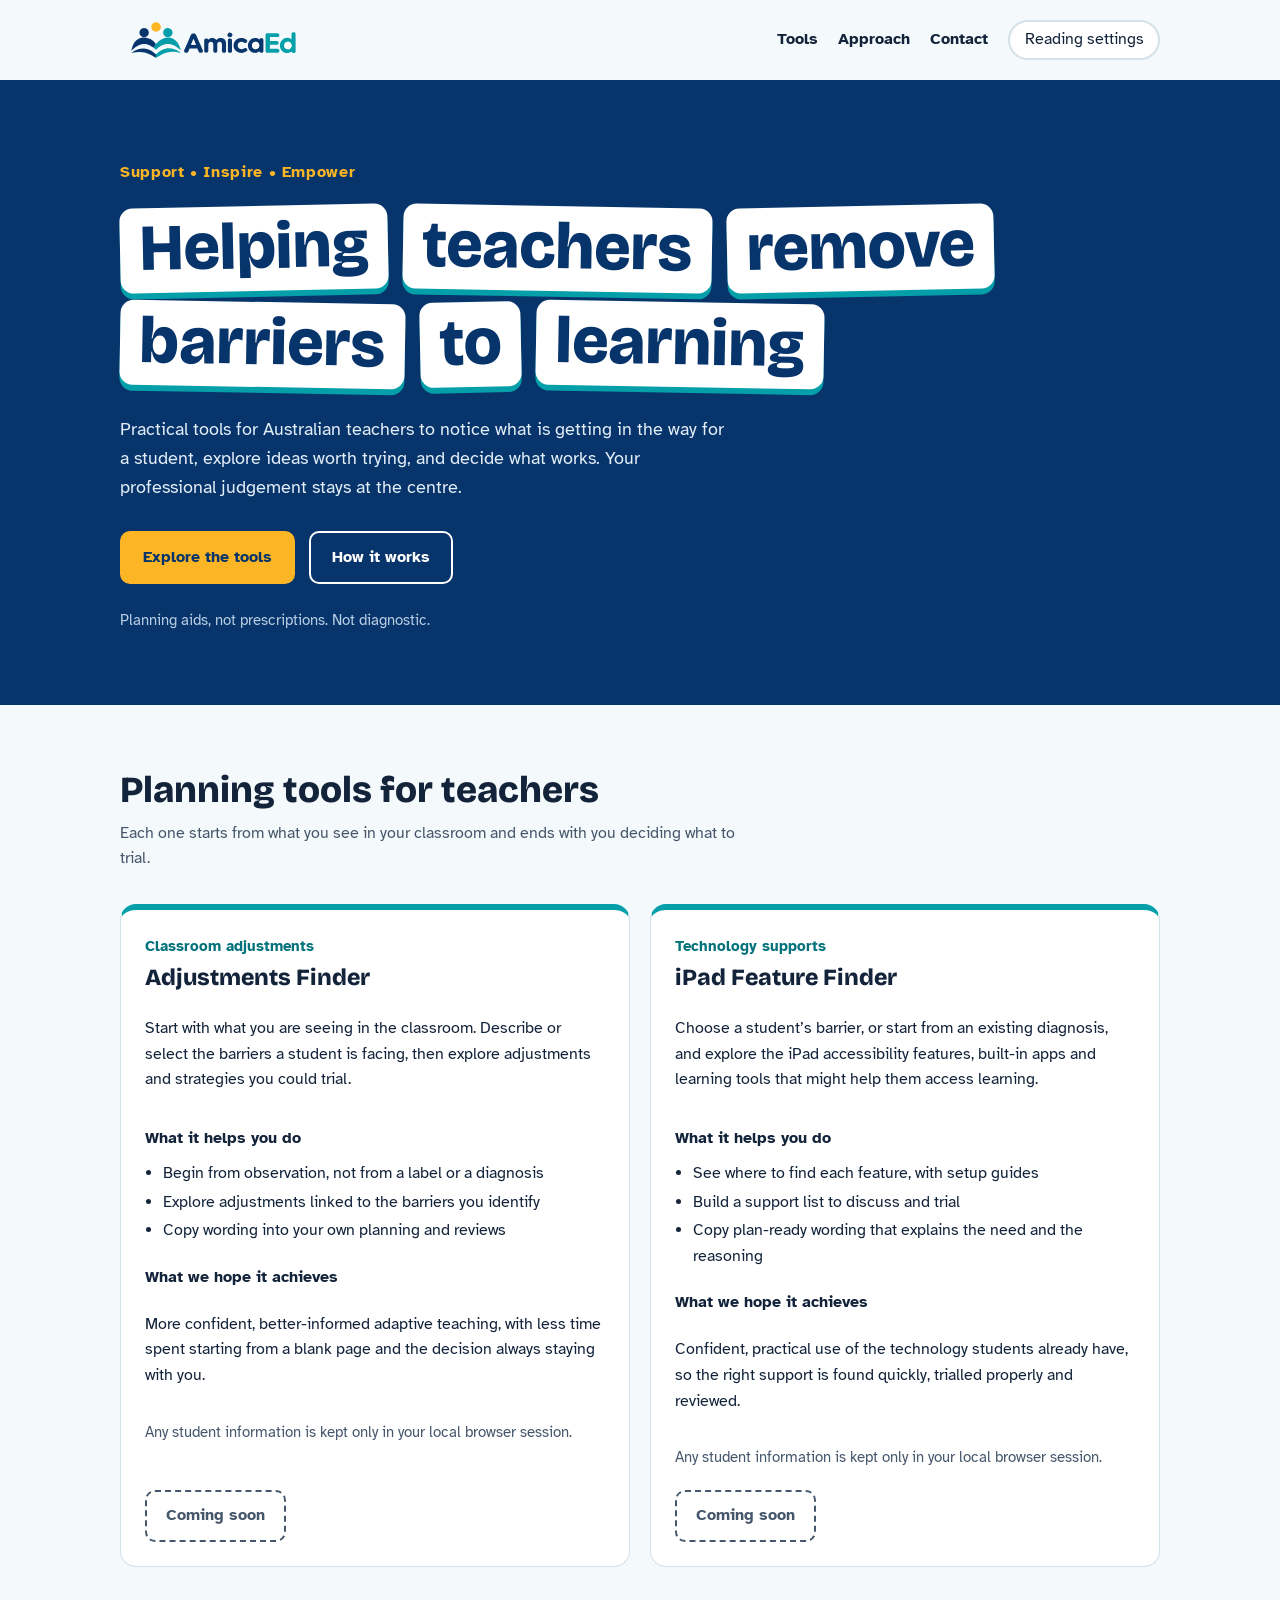
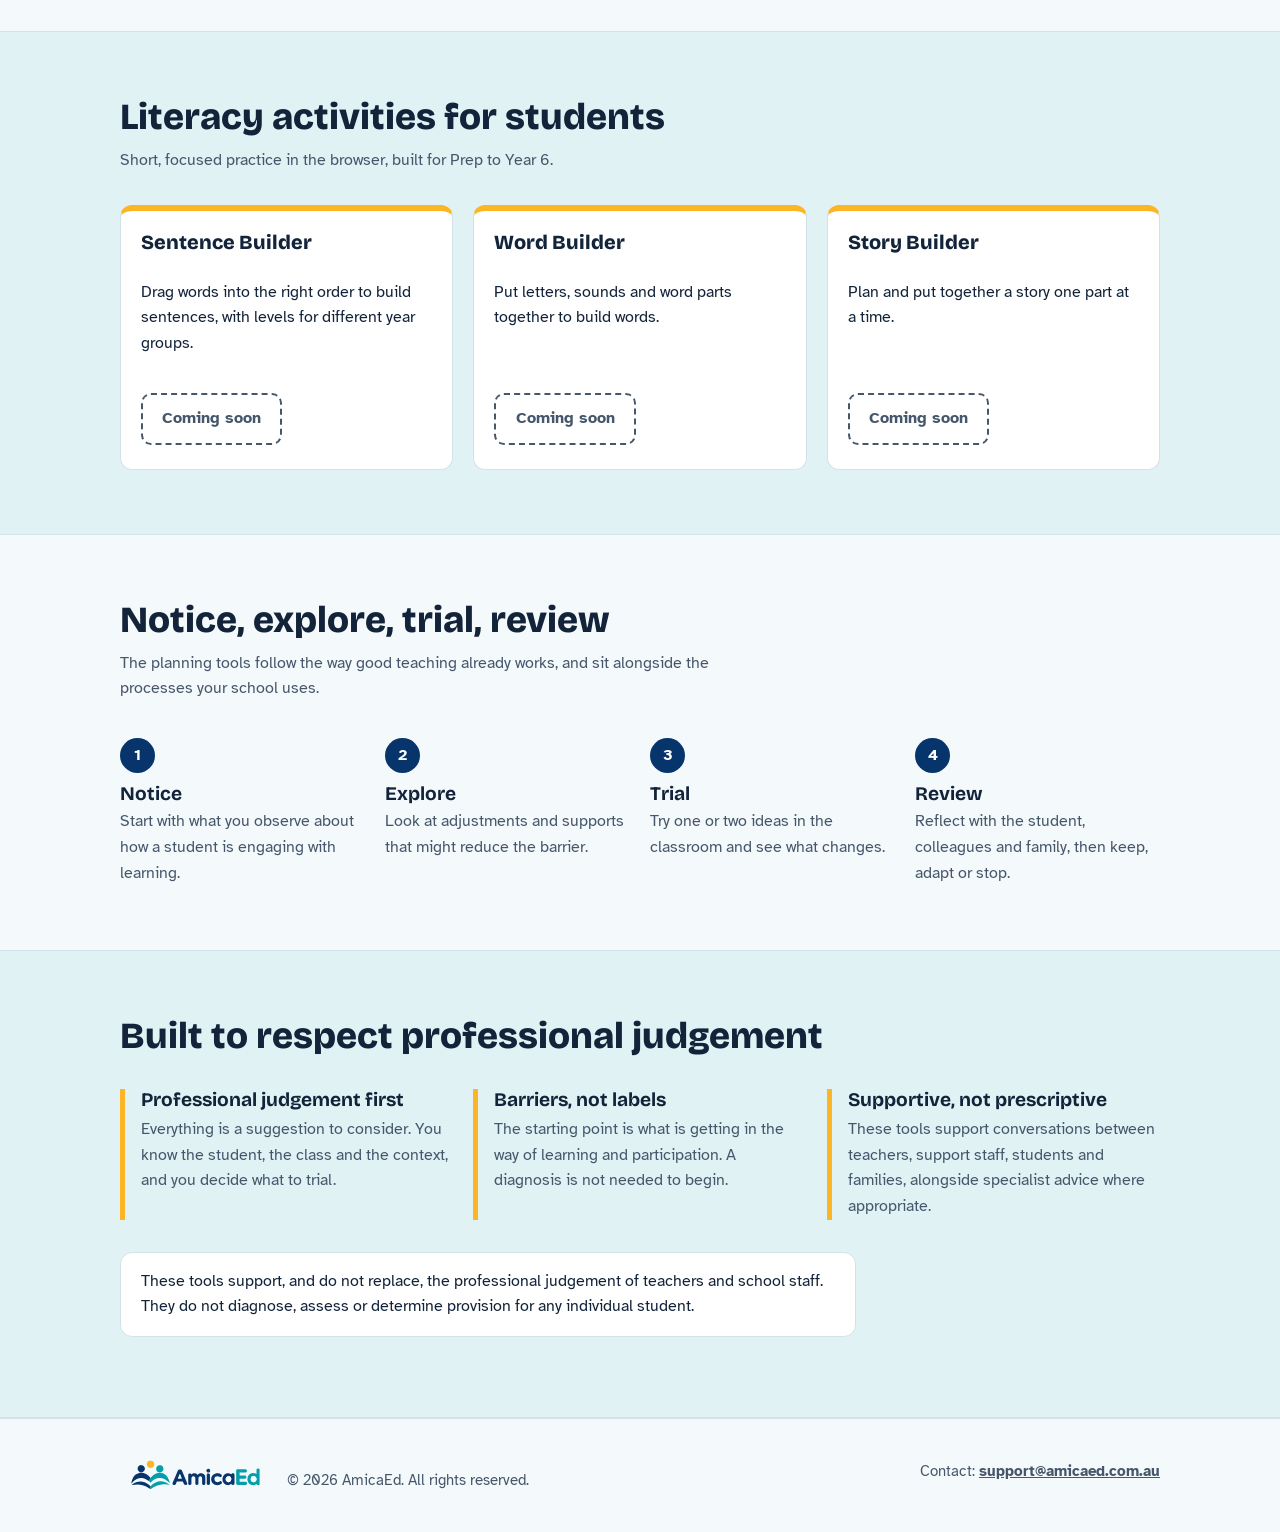
==== index.html @ 8a3a0bb5 "Add files via upload" ====
<!DOCTYPE html>
<html lang="en-AU">
<head>
<meta charset="utf-8">
<meta name="viewport" content="width=device-width, initial-scale=1, viewport-fit=cover">
<title>AmicaEd Australia | Helping teachers remove barriers to learning</title>
<meta name="description" content="Practical, non-prescriptive tools for Australian teachers: explore classroom adjustments and iPad supports, and give students focused literacy practice.">
<meta name="theme-color" content="#07356b">
<link rel="icon" href="[data-uri]">
<link rel="preconnect" href="https://fonts.googleapis.com">
<link rel="preconnect" href="https://fonts.gstatic.com" crossorigin>
<link rel="stylesheet" href="https://fonts.googleapis.com/css2?family=Atkinson+Hyperlegible:wght@400;700&family=Bricolage+Grotesque:opsz,wght@12..96,600;800&display=swap">
<style>
:root{--bg:#f4f9fb;--surface:#fff;--text:#12233a;--muted:#46576c;--line:#d3e1e9;--navy:#07356b;--teal:#059faa;--teal-ink:#04727b;--amber:#fbb525;--btn-bg:#07356b;--btn-ink:#fff;--logo-bg:transparent;--focus:#07356b;color-scheme:light;
box-sizing:border-box;padding-top:env(safe-area-inset-top,0px);padding-bottom:env(safe-area-inset-bottom,0px)}
@media (prefers-color-scheme:dark){:root:not([data-theme="light"]){--bg:#0b1522;--surface:#12233a;--text:#e9f0f7;--muted:#a8b8cc;--line:#2a4361;--teal-ink:#4fd3dd;--btn-bg:#fbb525;--btn-ink:#07356b;--logo-bg:#fff;--focus:#fbb525;color-scheme:dark}}
:root[data-theme="dark"]{--bg:#0b1522;--surface:#12233a;--text:#e9f0f7;--muted:#a8b8cc;--line:#2a4361;--teal-ink:#4fd3dd;--btn-bg:#fbb525;--btn-ink:#07356b;--logo-bg:#fff;--focus:#fbb525;color-scheme:dark}
*,*::before,*::after{box-sizing:inherit}
html{scroll-padding-top:env(safe-area-inset-top,0px);scroll-behavior:smooth}
html[data-size="2"]{font-size:112.5%}html[data-size="3"]{font-size:125%}
body{margin:0;background:var(--bg);color:var(--text);font:1rem/1.6 "Atkinson Hyperlegible",system-ui,-apple-system,"Segoe UI",sans-serif}
html[data-space="wide"] body{line-height:1.95;letter-spacing:.03em;word-spacing:.12em}
h1,h2,h3{font-family:"Bricolage Grotesque","Atkinson Hyperlegible",system-ui,sans-serif;line-height:1.15;margin:0}
a{color:inherit}
:focus-visible{outline:3px solid var(--focus);outline-offset:3px;border-radius:4px}
.hero :focus-visible{outline-color:#fff}
.wrap{max-width:1080px;margin:0 auto;padding:0 1.25rem}
.skip{position:absolute;left:-999px;top:0;background:var(--btn-bg);color:var(--btn-ink);padding:.6rem 1rem;z-index:10}
.skip:focus{left:1rem;top:1rem}

header.top{position:relative;display:flex;align-items:center;justify-content:space-between;gap:1rem;flex-wrap:wrap;padding:1rem 0}
.logo{display:inline-block;background:var(--logo-bg);padding:.35rem .7rem;border-radius:10px;line-height:0}
.logo img{height:2.3rem;width:auto;display:block}
nav.main{display:flex;align-items:center;gap:1.25rem;flex-wrap:wrap}
nav.main a{text-decoration:none;font-weight:700}
nav.main a:hover{text-decoration:underline;text-underline-offset:.25em}
.rs-btn,.rs-panel button{font:inherit;cursor:pointer;color:var(--text);background:var(--surface);border:2px solid var(--line);border-radius:999px;padding:.35rem .9rem}
.rs-btn[aria-expanded="true"],.rs-panel button[aria-pressed="true"]{border-color:var(--teal-ink);background:color-mix(in srgb,var(--teal) 14%,var(--surface))}
.rs-panel{position:absolute;right:0;top:100%;z-index:5;background:var(--surface);border:1px solid var(--line);border-radius:14px;padding:1rem;display:grid;gap:.75rem;box-shadow:0 12px 30px rgba(7,53,107,.18);min-width:15rem}
.rs-panel[hidden]{display:none}
.rs-panel .row{display:flex;gap:.5rem;align-items:center;flex-wrap:wrap}
.rs-panel .row>span{flex:1 0 100%;font-weight:700}

.hero{background:var(--navy);color:#fff;padding:clamp(2.5rem,7vw,5rem) 0 clamp(2.5rem,6vw,4.5rem)}
.hero .tag{margin:0 0 1.25rem;font-weight:700;color:var(--amber);letter-spacing:.04em}
.hero h1{font-size:clamp(2.1rem,6.2vw,4.1rem);font-weight:800;display:flex;flex-wrap:wrap;gap:.18em .22em;max-width:16em}
.hero h1 span{display:inline-block;background:#fff;color:var(--navy);padding:.04em .3em .1em;border-radius:.2em;box-shadow:0 .09em 0 var(--teal)}
.hero h1 span:nth-child(odd){transform:rotate(-1.2deg)}
.hero h1 span:nth-child(even){transform:rotate(1deg)}
.hero p.lead{max-width:38rem;font-size:1.15rem;margin:1.75rem 0 0;color:#e3edf8}
.hero .cta{display:flex;gap:.9rem;flex-wrap:wrap;margin-top:1.75rem;align-items:center}
.hero .note{margin:1.5rem 0 0;font-size:.95rem;color:#b9cde4}
.btn{display:inline-block;font-weight:700;text-decoration:none;padding:.75rem 1.3rem;border-radius:10px;background:var(--amber);color:var(--navy);border:2px solid var(--amber)}
.btn:hover{filter:brightness(1.06)}
.btn.ghost{background:transparent;color:#fff;border-color:#fff}

section.block{padding:clamp(2.5rem,6vw,4rem) 0}
section.block>.wrap>h2{font-size:clamp(1.6rem,3.6vw,2.3rem);font-weight:800}
.sub{max-width:40rem;color:var(--muted);margin:.6rem 0 2rem}
.grid{display:grid;gap:1.25rem}
.grid.two{grid-template-columns:repeat(auto-fit,minmax(min(100%,20rem),1fr))}
.grid.three{grid-template-columns:repeat(auto-fit,minmax(min(100%,15rem),1fr))}
.card{display:flex;flex-direction:column;background:var(--surface);border:1px solid var(--line);border-top:6px solid var(--teal);border-radius:16px;padding:1.5rem}
.card.act{border-top-color:var(--amber);border-radius:12px;padding:1.25rem 1.25rem 1.5rem}
.card .kind{margin:0 0 .35rem;font-size:.95rem;color:var(--teal-ink);font-weight:700}
.card h3{font-size:1.45rem;font-weight:800;margin-bottom:.6rem}
.card.act h3{font-size:1.25rem}
.card h4{margin:1.1rem 0 .35rem;font-size:1rem}
.card ul{margin:0;padding-left:1.15rem}
.card li{margin:.2rem 0}
.card .small{font-size:.92rem;color:var(--muted);margin:1rem 0 0}
.card .open{margin-top:auto;align-self:flex-start}
.card .spacer{flex:1;min-height:1.25rem}
.open{display:inline-block;text-decoration:none;font-weight:700;padding:.7rem 1.2rem;border-radius:10px;background:var(--btn-bg);color:var(--btn-ink);border:2px solid var(--btn-bg)}
.open[aria-disabled="true"]{background:transparent;color:var(--muted);border:2px dashed var(--muted);cursor:not-allowed}

.alt{background:color-mix(in srgb,var(--teal) 8%,var(--bg));border-block:1px solid var(--line)}
ol.steps{list-style:none;margin:0;padding:0;display:grid;gap:1.25rem;grid-template-columns:repeat(auto-fit,minmax(min(100%,12rem),1fr));counter-reset:s}
ol.steps li{counter-increment:s;padding-top:.25rem}
ol.steps li::before{content:counter(s);display:grid;place-items:center;width:2.2rem;height:2.2rem;border-radius:50%;background:var(--navy);color:#fff;font-weight:700;margin-bottom:.6rem}
ol.steps h3{font-size:1.2rem;margin-bottom:.3rem}
ol.steps p{margin:0;color:var(--muted)}
.princ{border-left:5px solid var(--amber);padding-left:1rem}
.princ h3{font-size:1.2rem;margin-bottom:.35rem}
.princ p{margin:0;color:var(--muted)}
.disclaimer{margin-top:2rem;padding:1rem 1.25rem;border:1px solid var(--line);border-radius:12px;background:var(--surface);max-width:46rem}

footer.site{border-top:1px solid var(--line);padding:2rem 0 2.5rem}
footer.site .row{display:flex;gap:1rem 2rem;flex-wrap:wrap;align-items:center;justify-content:space-between}
footer.site .brand{display:flex;align-items:baseline;gap:1rem;flex-wrap:wrap}
footer.site .logo img{height:1.8rem;display:inline-block;vertical-align:baseline;transform:translateY(.265rem)}
footer.site small{font-size:.95rem;color:var(--muted)}
footer.site a{font-weight:700}
@media (prefers-reduced-motion:reduce){html{scroll-behavior:auto}}
</style>
</head>
<body>
<a class="skip" href="#main">Skip to main content</a>
<div class="wrap">
<header class="top">
  <a class="logo" href="#top" aria-label="AmicaEd Australia home"><img src="[data-uri]" alt="AmicaEd"></a>
  <nav class="main" aria-label="Main">
    <a href="#tools">Tools</a>
    <a href="#approach">Approach</a>
    <a href="mailto:support@amicaed.com.au">Contact</a>
    <button class="rs-btn" id="rsBtn" aria-expanded="false" aria-controls="rsPanel" type="button">Reading settings</button>
  </nav>
  <div class="rs-panel" id="rsPanel" hidden>
    <div class="row" role="group" aria-label="Text size"><span>Text size</span>
      <button type="button" data-size="1" aria-pressed="true">Standard</button>
      <button type="button" data-size="2" aria-pressed="false">Large</button>
      <button type="button" data-size="3" aria-pressed="false">Largest</button></div>
    <div class="row" role="group" aria-label="Spacing"><span>Spacing</span>
      <button type="button" data-space="normal" aria-pressed="true">Standard</button>
      <button type="button" data-space="wide" aria-pressed="false">Wider</button></div>
  </div>
</header>
</div>

<main id="main">
<section class="hero" id="top">
  <div class="wrap">
    <p class="tag">Support • Inspire • Empower</p>
    <h1><span>Helping</span> <span>teachers</span> <span>remove</span> <span>barriers</span> <span>to</span> <span>learning</span></h1>
    <p class="lead">Practical tools for Australian teachers to notice what is getting in the way for a student, explore ideas worth trying, and decide what works. Your professional judgement stays at the centre.</p>
    <div class="cta">
      <a class="btn" href="#tools">Explore the tools</a>
      <a class="btn ghost" href="#approach">How it works</a>
    </div>
    <p class="note">Planning aids, not prescriptions. Not diagnostic.</p>
  </div>
</section>

<section class="block" id="tools">
  <div class="wrap">
    <h2>Planning tools for teachers</h2>
    <p class="sub">Each one starts from what you see in your classroom and ends with you deciding what to trial.</p>
    <div class="grid two">
      <article class="card">
        <p class="kind">Classroom adjustments</p>
        <h3>Adjustments Finder</h3>
        <p>Start with what you are seeing in the classroom. Describe or select the barriers a student is facing, then explore adjustments and strategies you could trial.</p>
        <h4>What it helps you do</h4>
        <ul>
          <li>Begin from observation, not from a label or a diagnosis</li>
          <li>Explore adjustments linked to the barriers you identify</li>
          <li>Copy wording into your own planning and reviews</li>
        </ul>
        <h4>What we hope it achieves</h4>
        <p>More confident, better-informed adaptive teaching, with less time spent starting from a blank page and the decision always staying with you.</p>
        <p class="small">Any student information is kept only in your local browser session.</p>
        <div class="spacer"></div>
        <!-- To launch: set href to the live URL and delete aria-disabled; change the label -->
        <a class="open" href="#" aria-disabled="true">Coming soon</a>
      </article>
      <article class="card">
        <p class="kind">Technology supports</p>
        <h3>iPad Feature Finder</h3>
        <p>Choose a student’s barrier, or start from an existing diagnosis, and explore the iPad accessibility features, built-in apps and learning tools that might help them access learning.</p>
        <h4>What it helps you do</h4>
        <ul>
          <li>See where to find each feature, with setup guides</li>
          <li>Build a support list to discuss and trial</li>
          <li>Copy plan-ready wording that explains the need and the reasoning</li>
        </ul>
        <h4>What we hope it achieves</h4>
        <p>Confident, practical use of the technology students already have, so the right support is found quickly, trialled properly and reviewed.</p>
        <p class="small">Any student information is kept only in your local browser session.</p>
        <div class="spacer"></div>
        <a class="open" href="#" aria-disabled="true">Coming soon</a>
      </article>
    </div>
  </div>
</section>

<section class="block alt" id="activities">
  <div class="wrap">
    <h2>Literacy activities for students</h2>
    <p class="sub">Short, focused practice in the browser, built for Prep to Year 6.</p>
    <div class="grid three">
      <article class="card act">
        <h3>Sentence Builder</h3>
        <p>Drag words into the right order to build sentences, with levels for different year groups.</p>
        <div class="spacer"></div>
        <a class="open" href="#" aria-disabled="true">Coming soon</a>
      </article>
      <article class="card act">
        <h3>Word Builder</h3>
        <p>Put letters, sounds and word parts together to build words.</p>
        <div class="spacer"></div>
        <a class="open" href="#" aria-disabled="true">Coming soon</a>
      </article>
      <article class="card act">
        <h3>Story Builder</h3>
        <p>Plan and put together a story one part at a time.</p>
        <div class="spacer"></div>
        <a class="open" href="#" aria-disabled="true">Coming soon</a>
      </article>
    </div>
  </div>
</section>

<section class="block" id="approach">
  <div class="wrap">
    <h2>Notice, explore, trial, review</h2>
    <p class="sub">The planning tools follow the way good teaching already works, and sit alongside the processes your school uses.</p>
    <ol class="steps">
      <li><h3>Notice</h3><p>Start with what you observe about how a student is engaging with learning.</p></li>
      <li><h3>Explore</h3><p>Look at adjustments and supports that might reduce the barrier.</p></li>
      <li><h3>Trial</h3><p>Try one or two ideas in the classroom and see what changes.</p></li>
      <li><h3>Review</h3><p>Reflect with the student, colleagues and family, then keep, adapt or stop.</p></li>
    </ol>
  </div>
</section>

<section class="block alt" id="principles">
  <div class="wrap">
    <h2>Built to respect professional judgement</h2>
    <div class="grid three" style="margin-top:2rem">
      <div class="princ"><h3>Professional judgement first</h3><p>Everything is a suggestion to consider. You know the student, the class and the context, and you decide what to trial.</p></div>
      <div class="princ"><h3>Barriers, not labels</h3><p>The starting point is what is getting in the way of learning and participation. A diagnosis is not needed to begin.</p></div>
      <div class="princ"><h3>Supportive, not prescriptive</h3><p>These tools support conversations between teachers, support staff, students and families, alongside specialist advice where appropriate.</p></div>
    </div>
    <p class="disclaimer">These tools support, and do not replace, the professional judgement of teachers and school staff. They do not diagnose, assess or determine provision for any individual student.</p>
  </div>
</section>
</main>

<footer class="site">
  <div class="wrap row">
    <div class="brand">
      <a class="logo" href="#top" aria-label="AmicaEd Australia home"><img src="[data-uri]" alt="AmicaEd"></a>
      <small>© 2026 AmicaEd. All rights reserved.</small>
    </div>
    <small>Contact: <a href="mailto:support@amicaed.com.au">support@amicaed.com.au</a></small>
  </div>
</footer>

<script>
(function(){
  document.querySelectorAll('[aria-disabled="true"]').forEach(function(a){
    a.addEventListener('click',function(e){e.preventDefault();});
  });
  var root=document.documentElement,btn=document.getElementById('rsBtn'),panel=document.getElementById('rsPanel');
  function apply(k,v){
    root.setAttribute('data-'+k,v);
    panel.querySelectorAll('[data-'+k+']').forEach(function(b){b.setAttribute('aria-pressed',String(b.getAttribute('data-'+k)===v));});
  }
  function save(k,v){try{sessionStorage.setItem('amica-'+k,v);}catch(e){}}
  ['size','space'].forEach(function(k){
    var v=null;try{v=sessionStorage.getItem('amica-'+k);}catch(e){}
    if(v)apply(k,v);
  });
  panel.addEventListener('click',function(e){
    var b=e.target.closest('button');if(!b)return;
    ['size','space'].forEach(function(k){
      if(b.hasAttribute('data-'+k)){var v=b.getAttribute('data-'+k);apply(k,v);save(k,v);}
    });
  });
  btn.addEventListener('click',function(){
    var open=btn.getAttribute('aria-expanded')==='true';
    btn.setAttribute('aria-expanded',String(!open));panel.hidden=open;
  });
  document.addEventListener('keydown',function(e){
    if(e.key==='Escape'&&!panel.hidden){panel.hidden=true;btn.setAttribute('aria-expanded','false');btn.focus();}
  });
})();
</script>
</body>
</html>
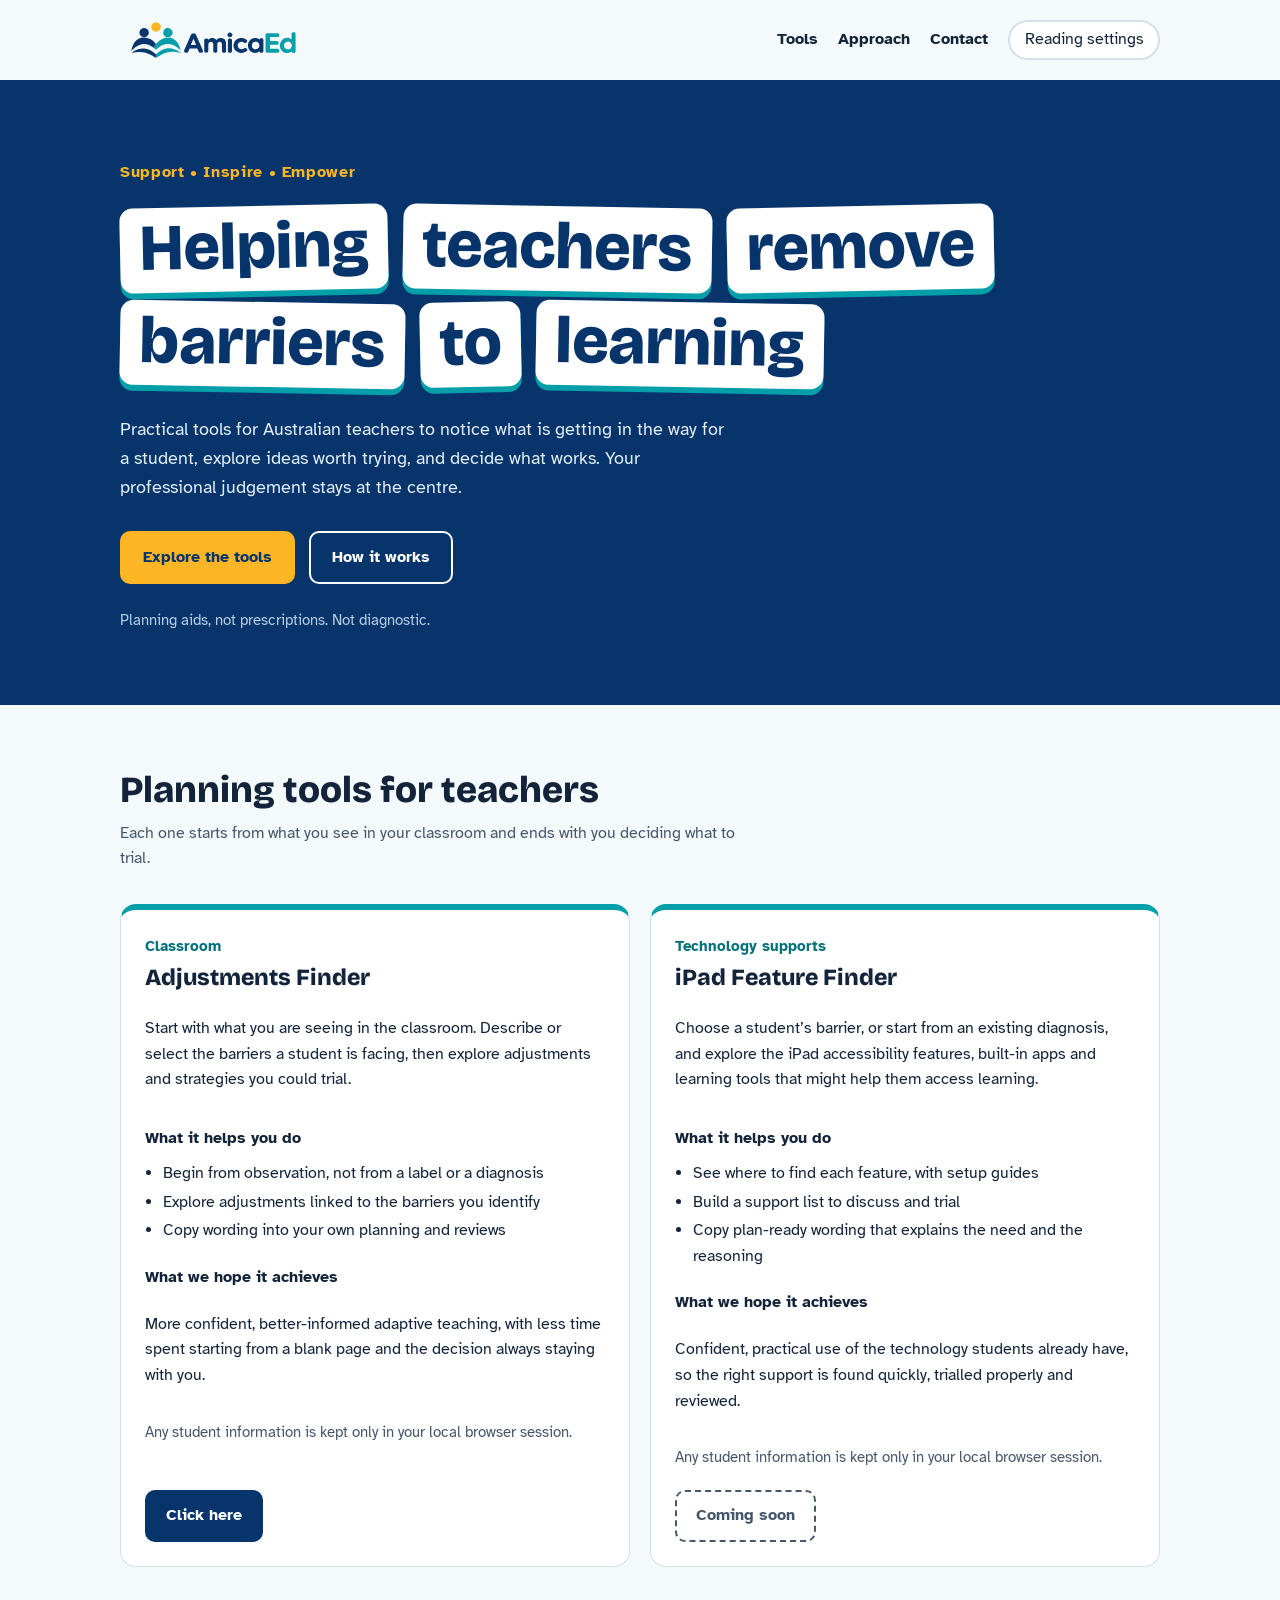
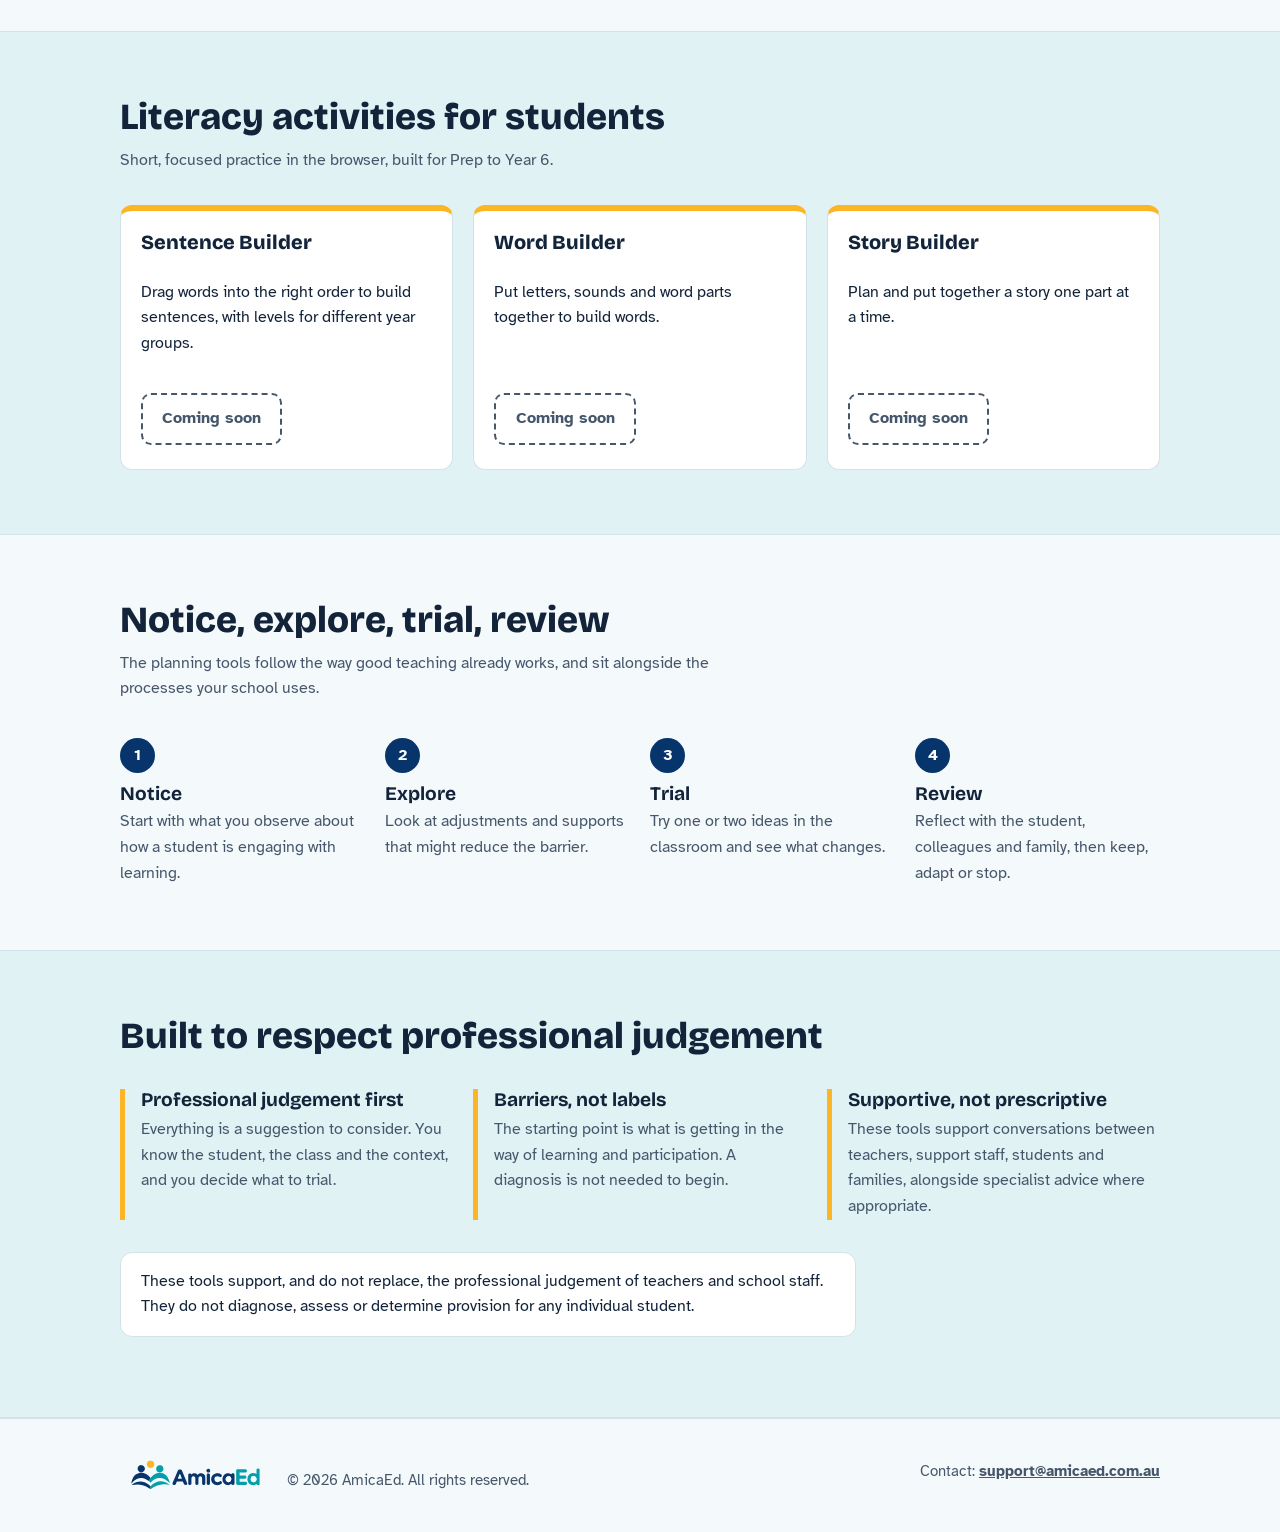
==== commit d80703dc: "Update index.html" ====
--- a/index.html
+++ b/index.html
@@ -137,7 +137,7 @@
     <p class="sub">Each one starts from what you see in your classroom and ends with you deciding what to trial.</p>
     <div class="grid two">
       <article class="card">
-        <p class="kind">Classroom adjustments</p>
+        <p class="kind">Classroom </p>
         <h3>Adjustments Finder</h3>
         <p>Start with what you are seeing in the classroom. Describe or select the barriers a student is facing, then explore adjustments and strategies you could trial.</p>
         <h4>What it helps you do</h4>
@@ -151,7 +151,7 @@
         <p class="small">Any student information is kept only in your local browser session.</p>
         <div class="spacer"></div>
         <!-- To launch: set href to the live URL and delete aria-disabled; change the label -->
-        <a class="open" href="#" aria-disabled="true">Coming soon</a>
+        <a class="open" href="/adjustments/index.html" >Click here</a>
       </article>
       <article class="card">
         <p class="kind">Technology supports</p>
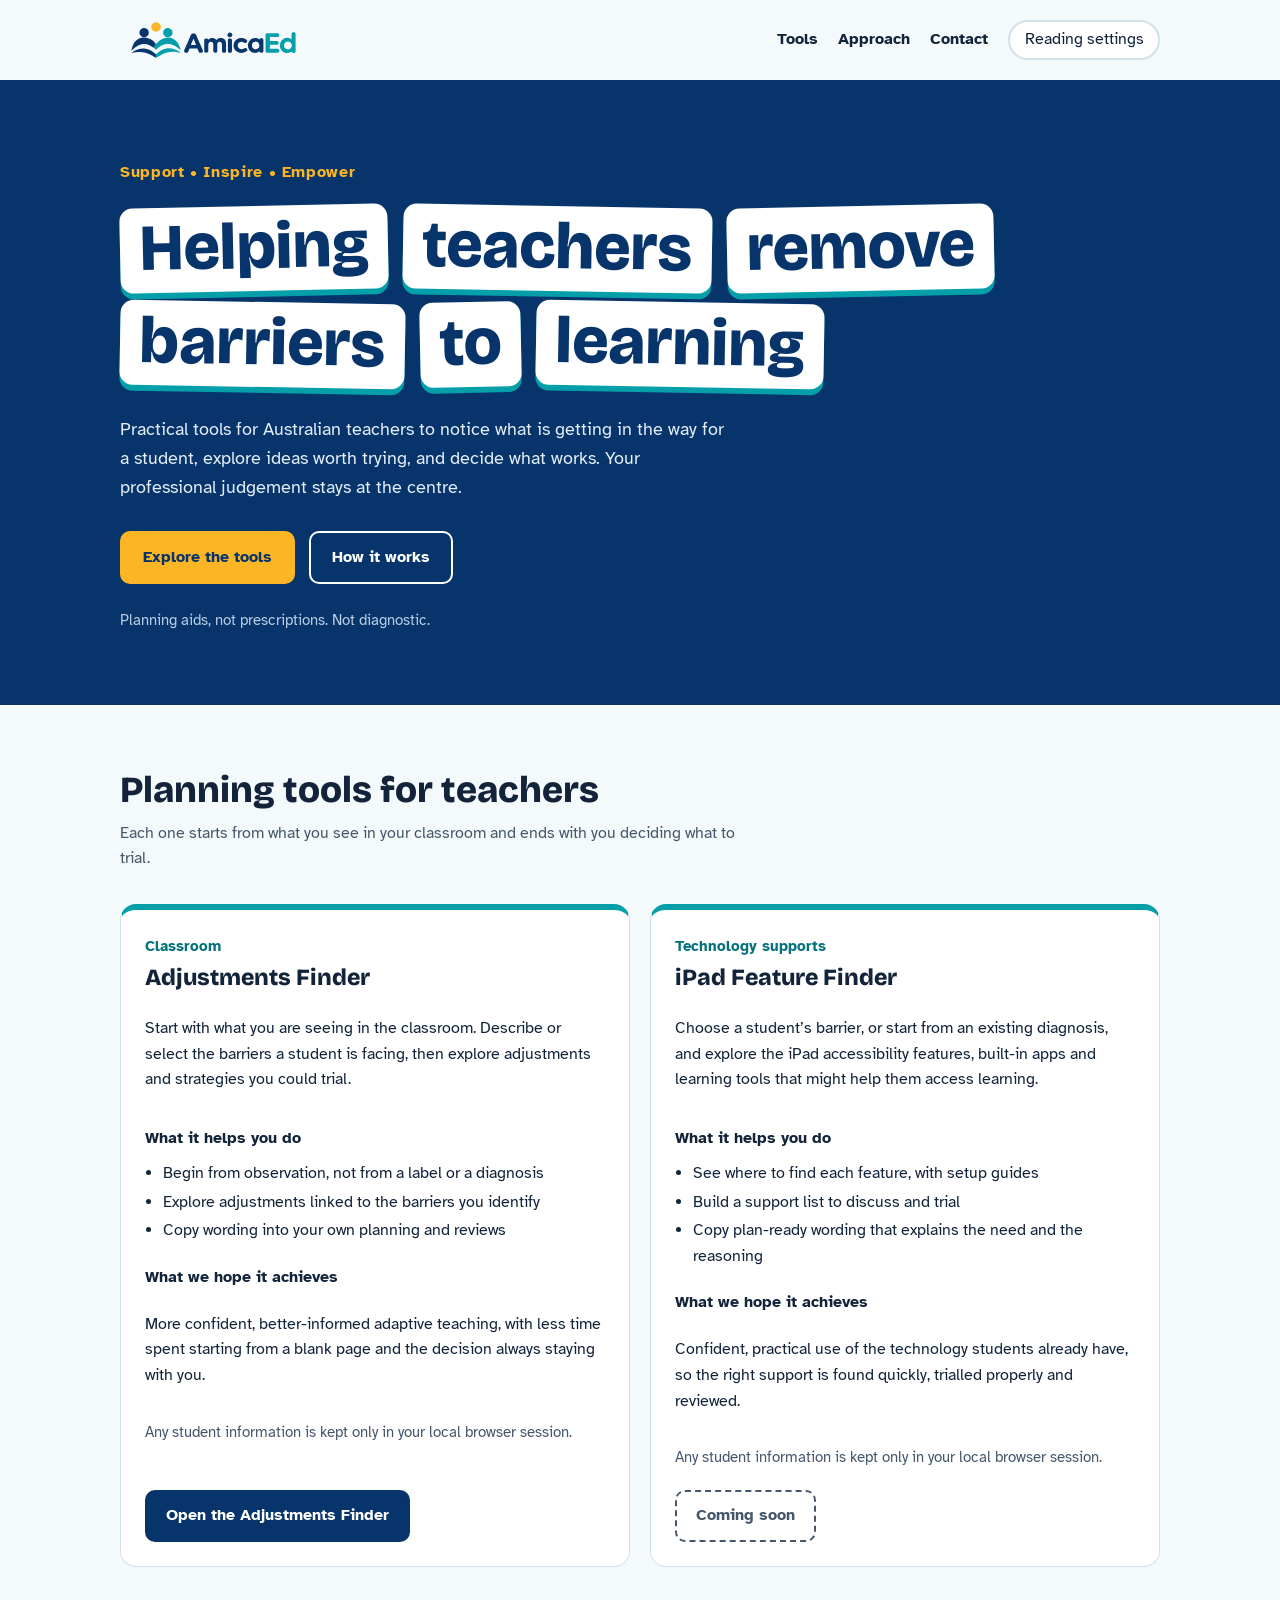
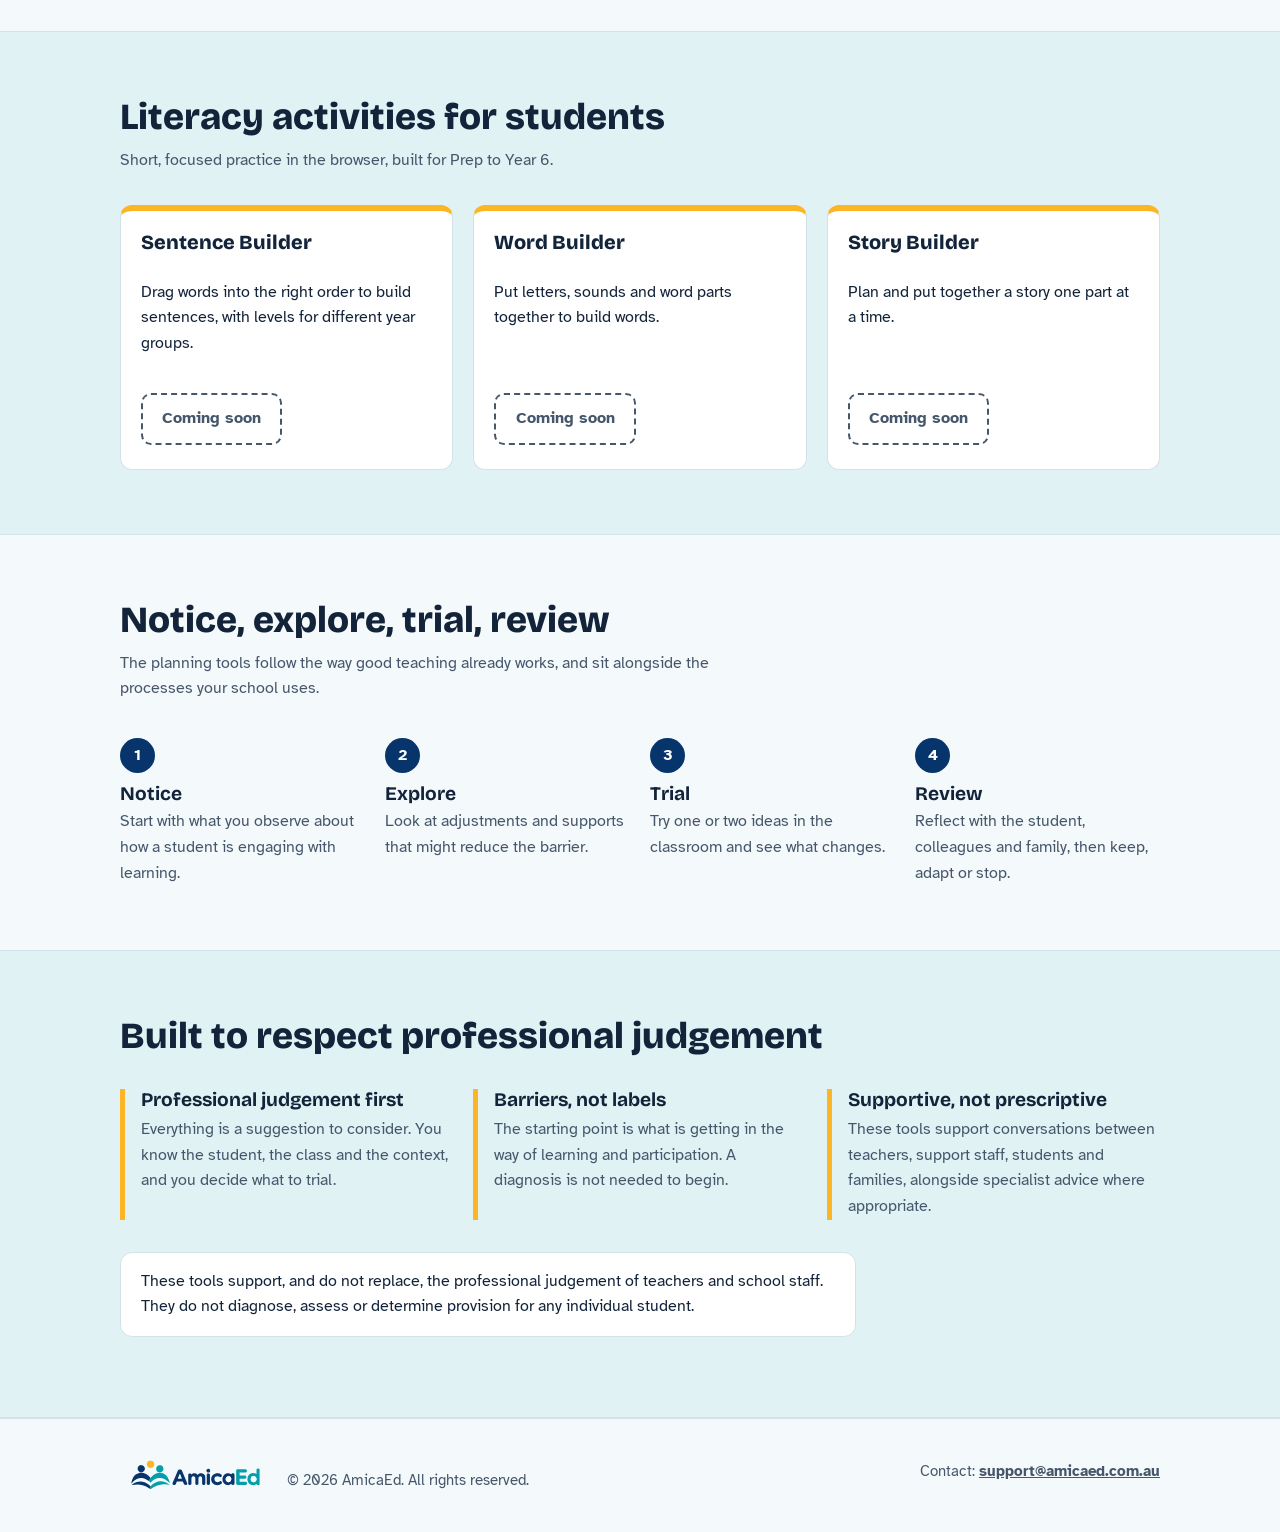
==== commit ea7b739e: "Update link text for Adjustments Finder" ====
--- a/index.html
+++ b/index.html
@@ -151,7 +151,7 @@
         <p class="small">Any student information is kept only in your local browser session.</p>
         <div class="spacer"></div>
         <!-- To launch: set href to the live URL and delete aria-disabled; change the label -->
-        <a class="open" href="/adjustments/index.html" >Click here</a>
+        <a class="open" href="/adjustments/index.html" >Open the Adjustments Finder</a>
       </article>
       <article class="card">
         <p class="kind">Technology supports</p>
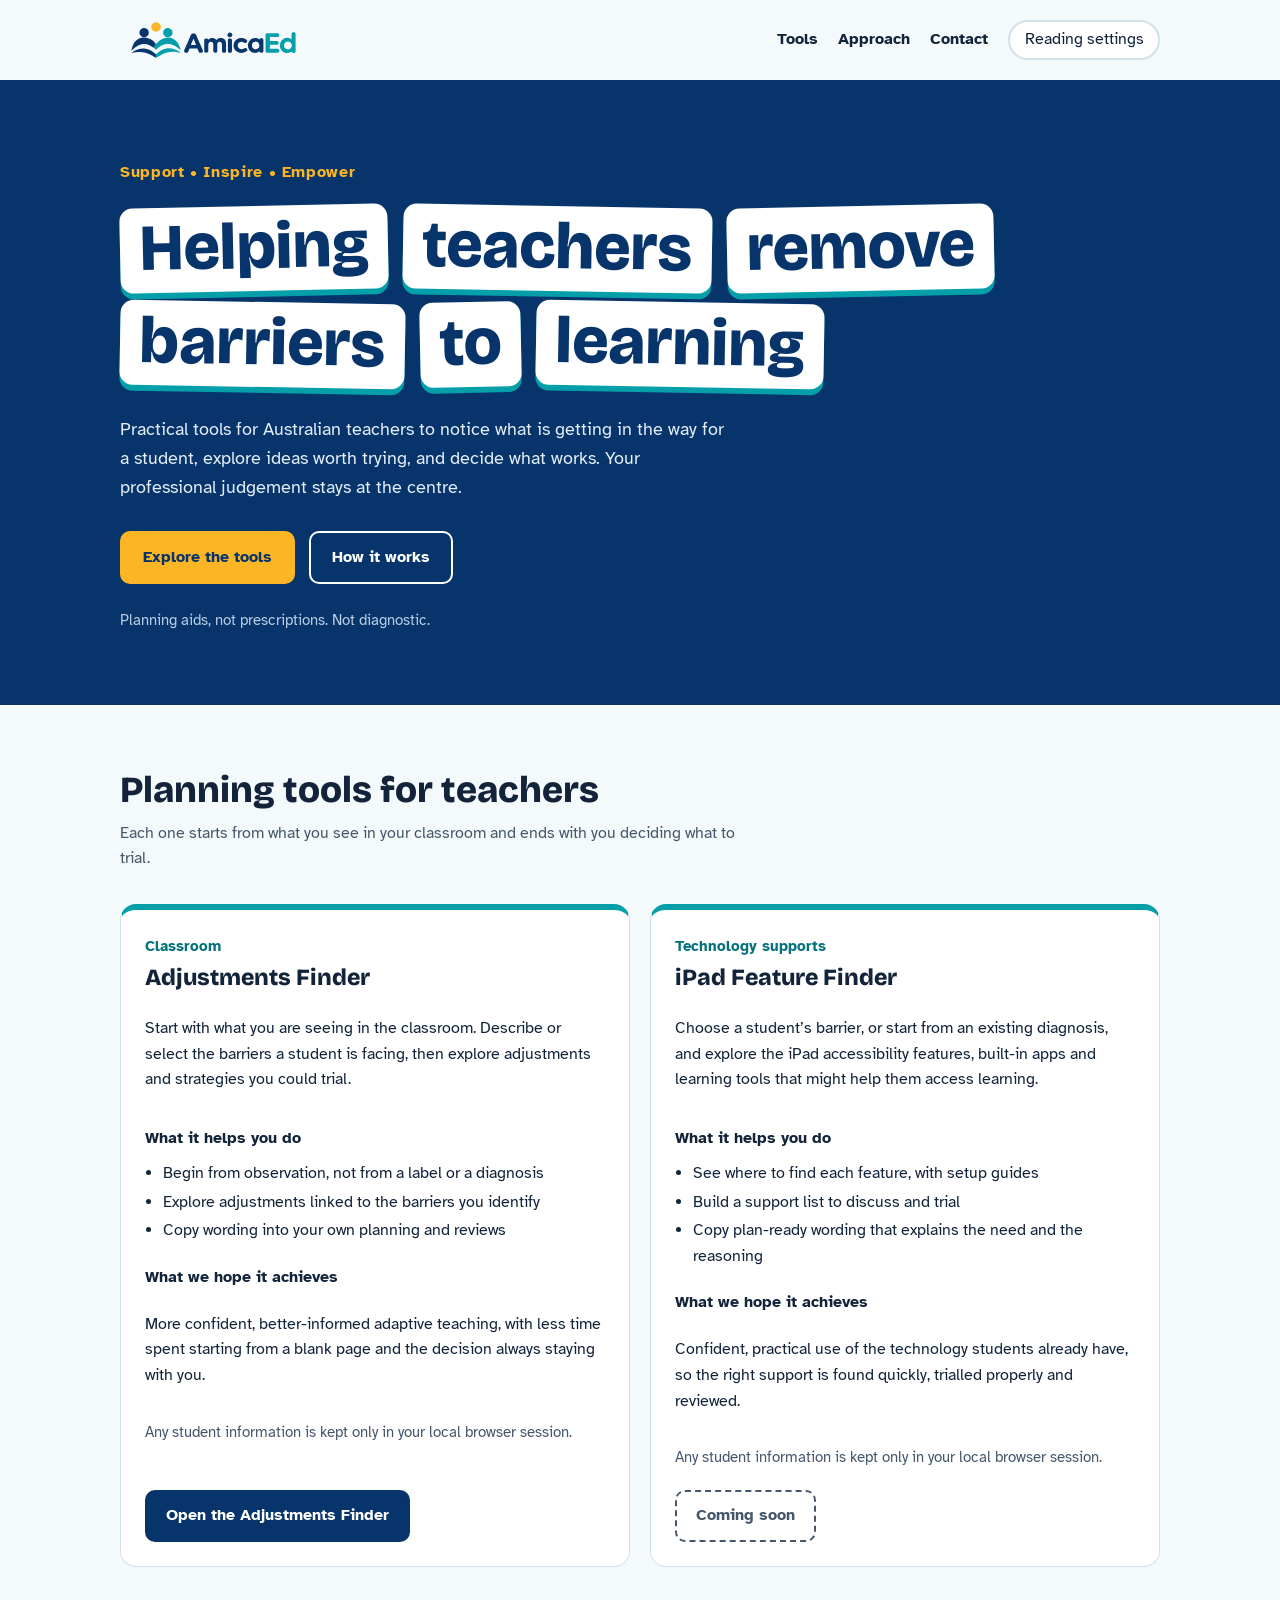
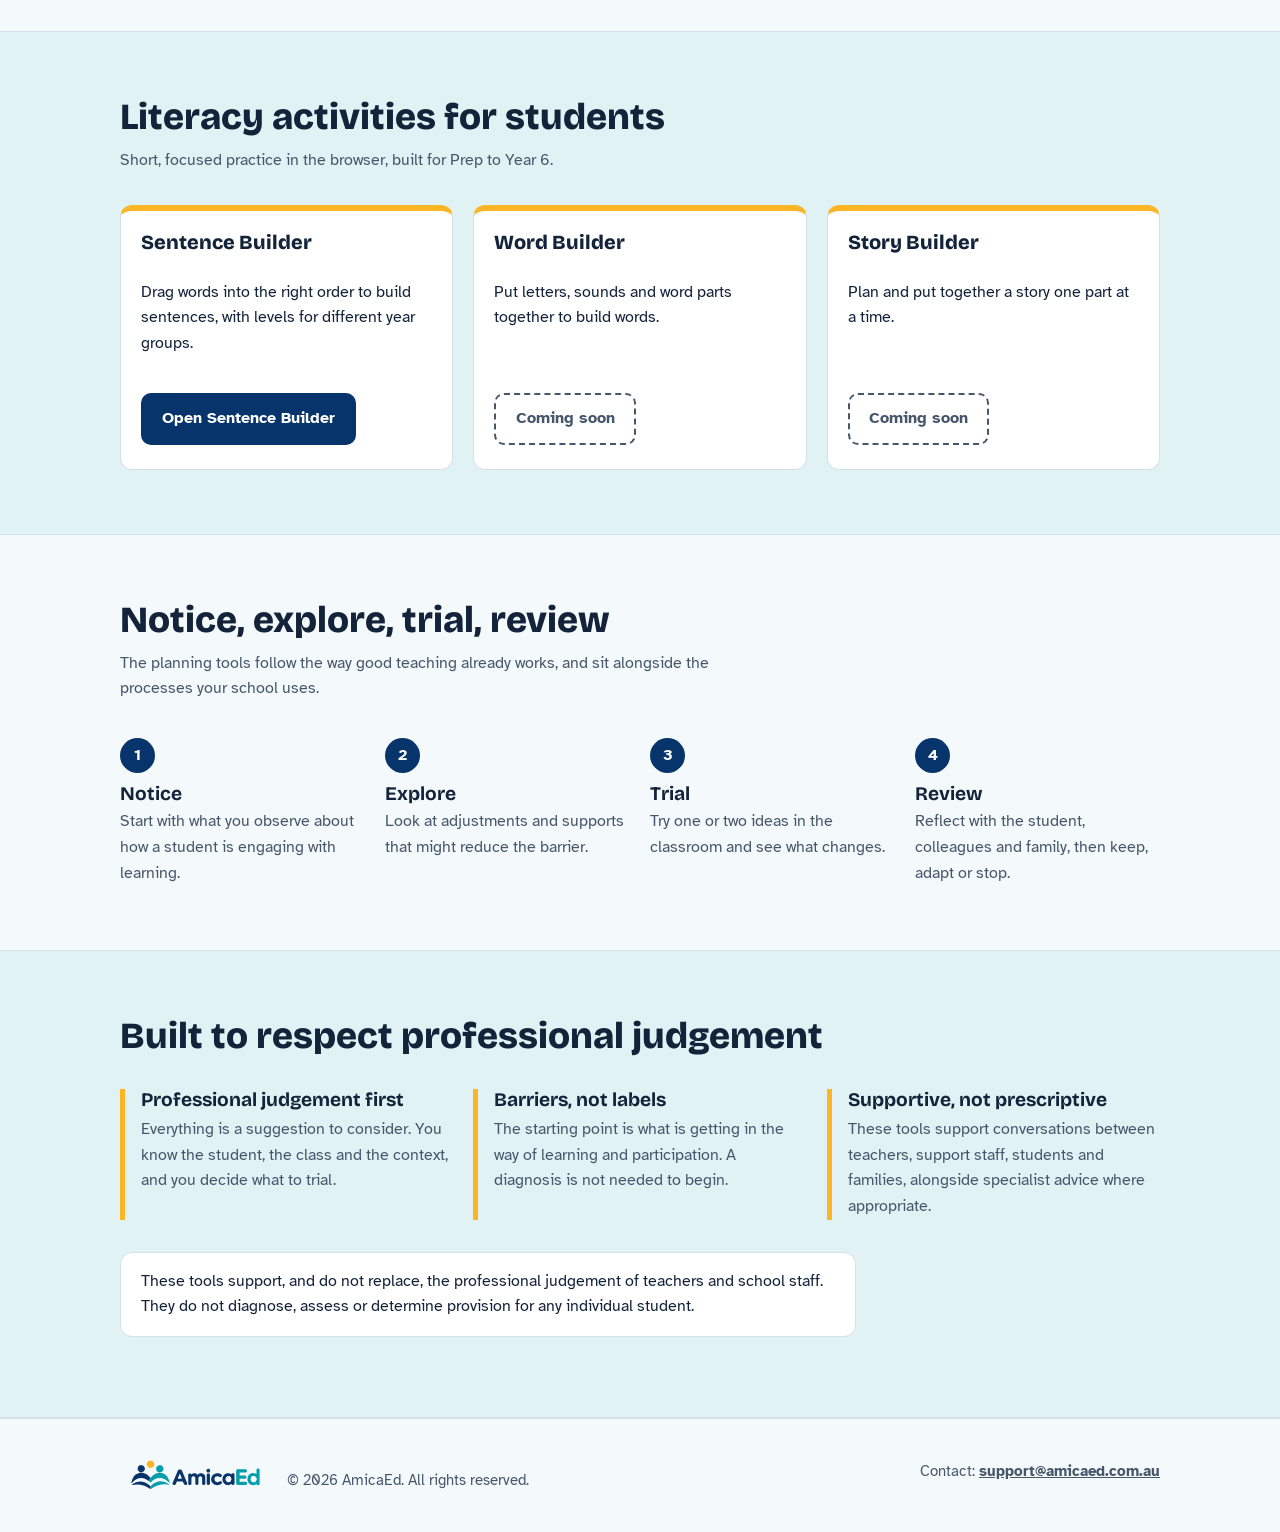
==== commit 24f06692: "Update index.html" ====
--- a/index.html
+++ b/index.html
@@ -182,7 +182,7 @@
         <h3>Sentence Builder</h3>
         <p>Drag words into the right order to build sentences, with levels for different year groups.</p>
         <div class="spacer"></div>
-        <a class="open" href="#" aria-disabled="true">Coming soon</a>
+        <a class="open" href="/sentence-builder/index.html" >Open Sentence Builder</a>
       </article>
       <article class="card act">
         <h3>Word Builder</h3>
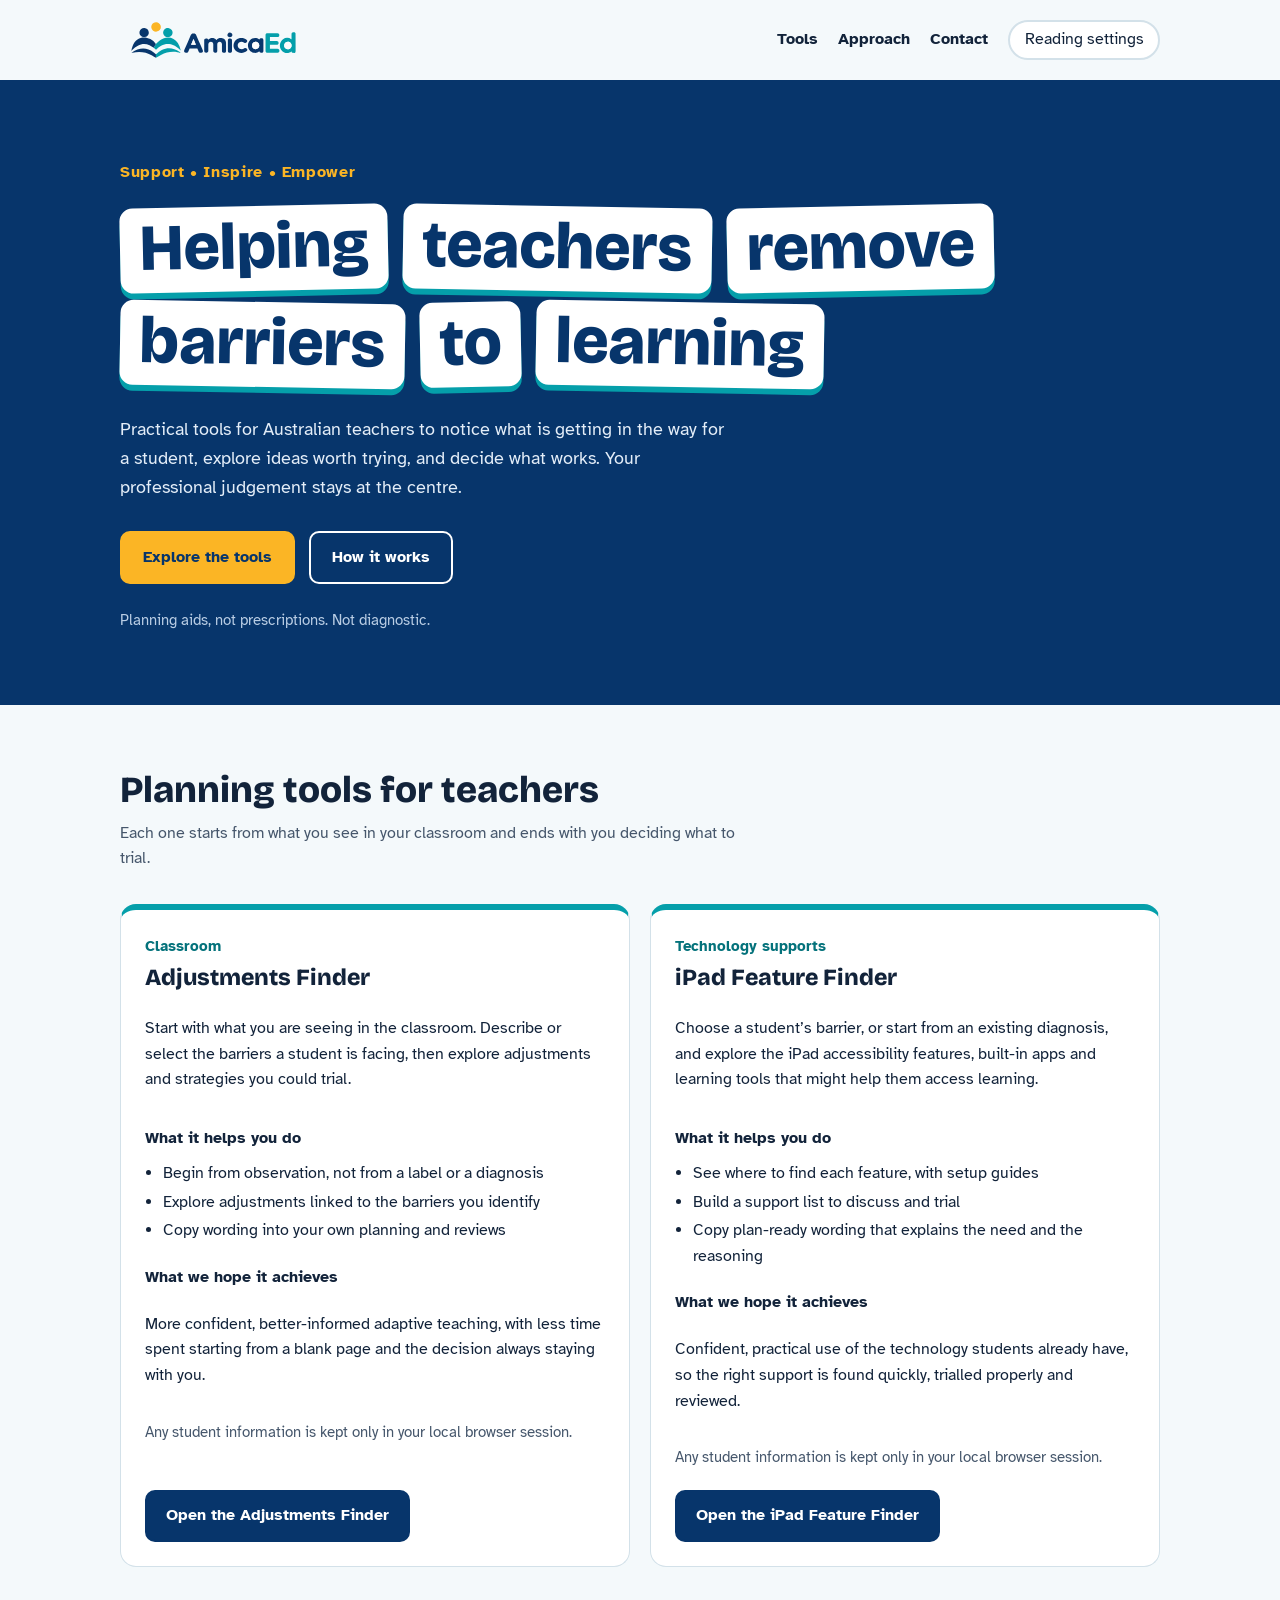
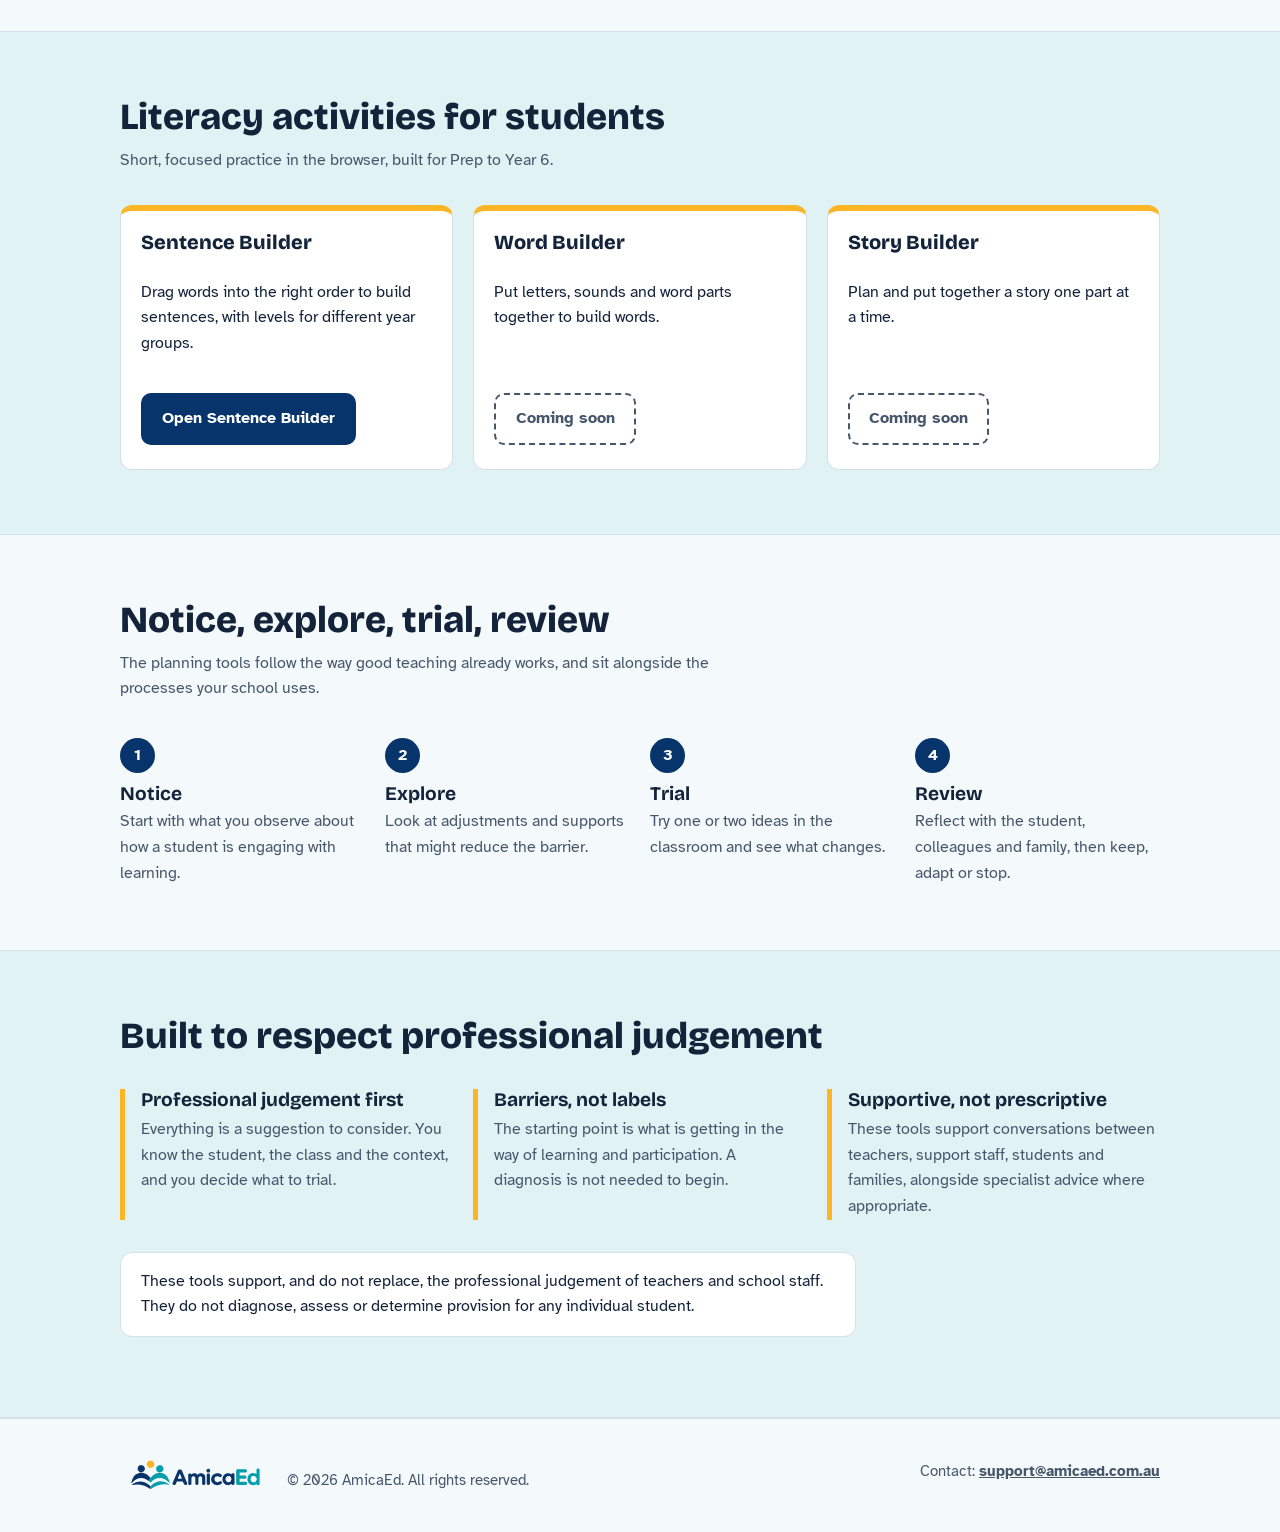
==== commit cc92ee30: "Update link to iPad Feature Finder" ====
--- a/index.html
+++ b/index.html
@@ -167,7 +167,7 @@
         <p>Confident, practical use of the technology students already have, so the right support is found quickly, trialled properly and reviewed.</p>
         <p class="small">Any student information is kept only in your local browser session.</p>
         <div class="spacer"></div>
-        <a class="open" href="#" aria-disabled="true">Coming soon</a>
+        <a class="open" href="/ipad-feature/index.html" >Open the iPad Feature Finder</a>
       </article>
     </div>
   </div>
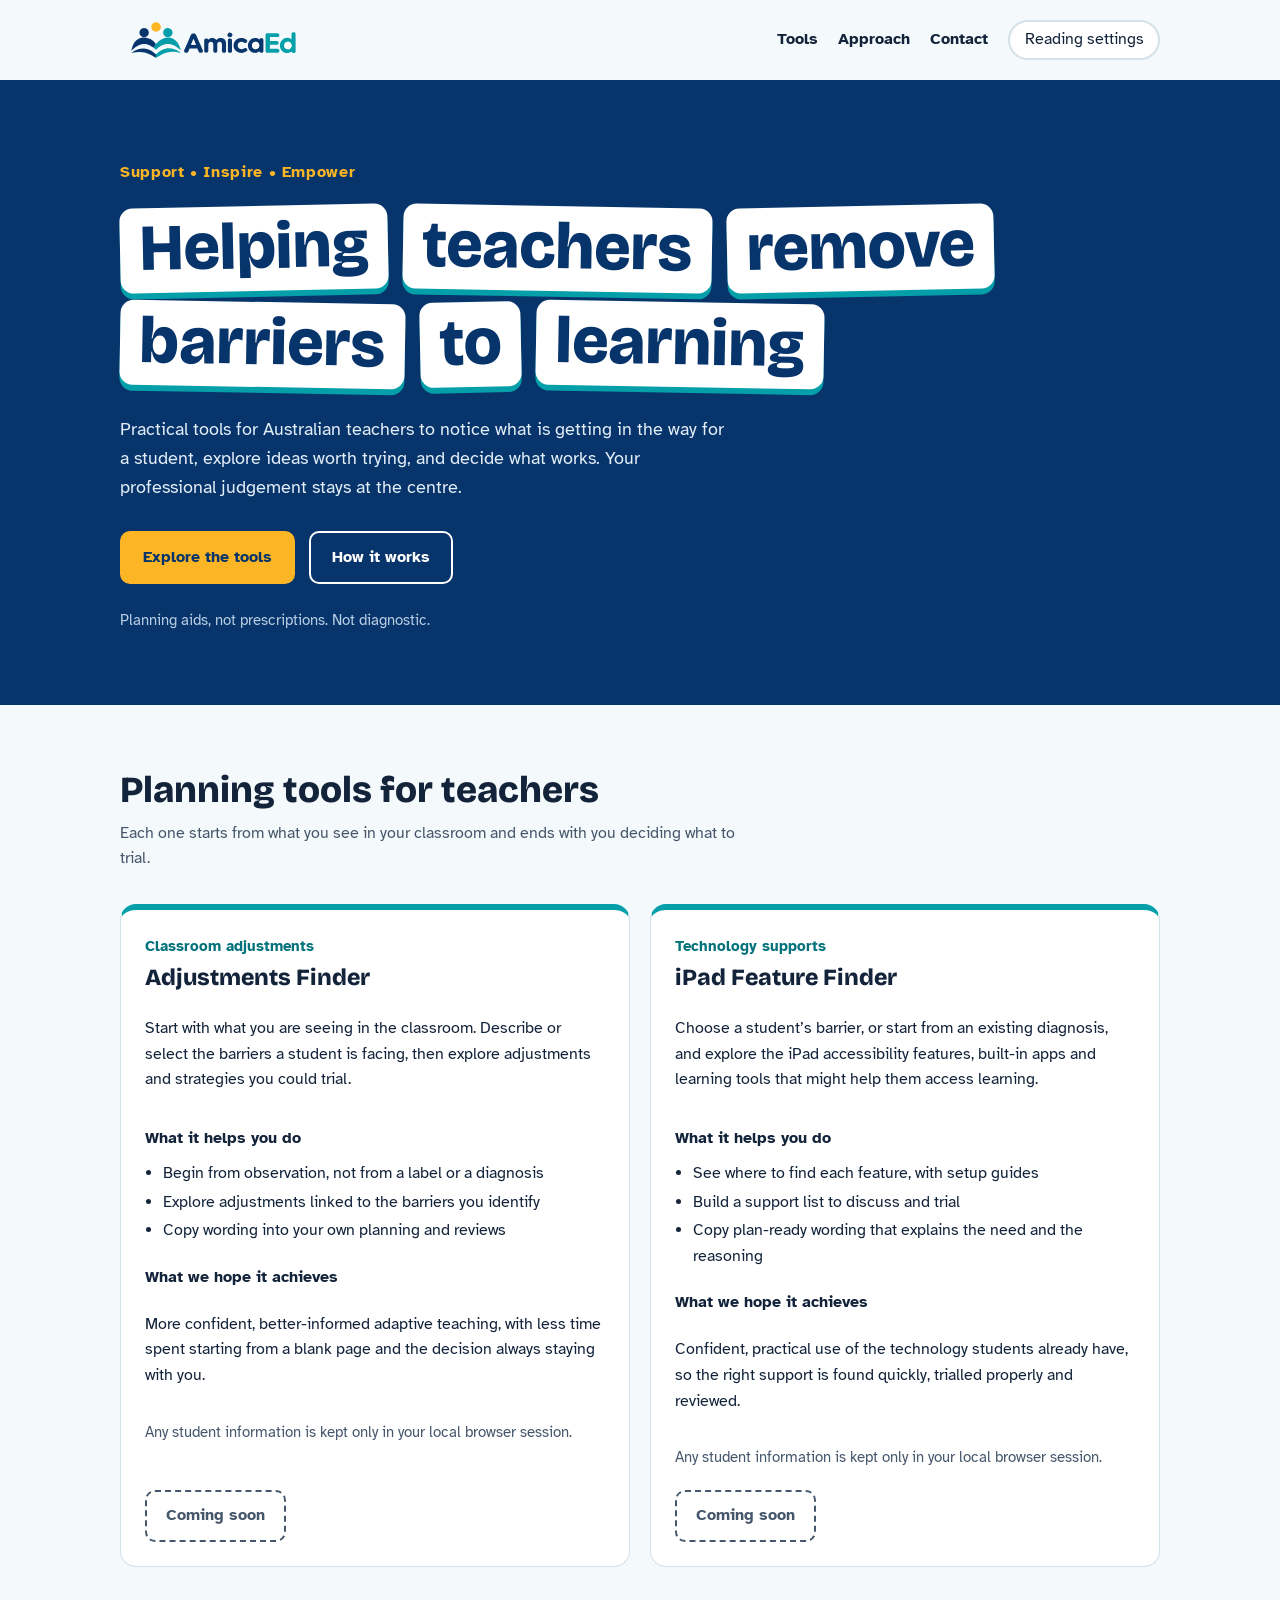
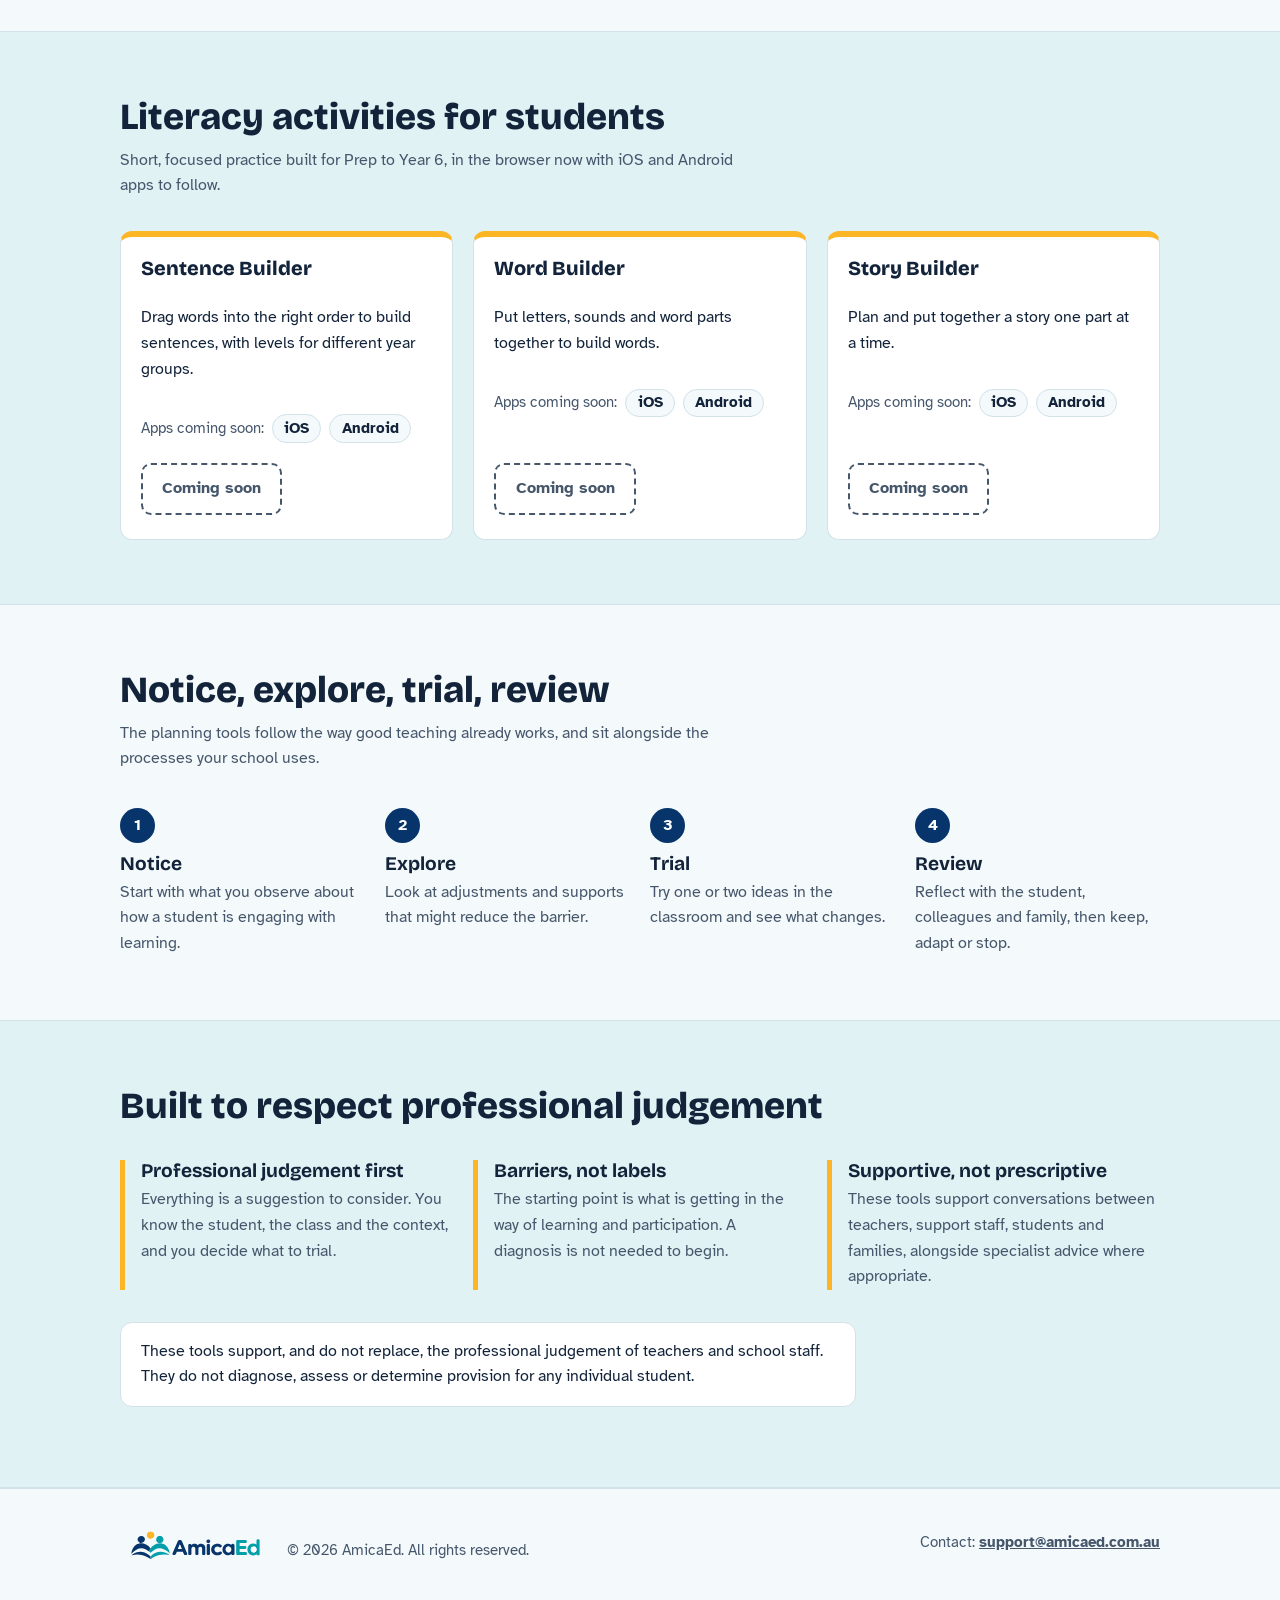
==== commit 5289a391: "Add files via upload" ====
--- a/index.html
+++ b/index.html
@@ -65,6 +65,8 @@
 .card .kind{margin:0 0 .35rem;font-size:.95rem;color:var(--teal-ink);font-weight:700}
 .card h3{font-size:1.45rem;font-weight:800;margin-bottom:.6rem}
 .card.act h3{font-size:1.25rem}
+.apps{display:flex;align-items:center;gap:.5rem;flex-wrap:wrap;margin:1rem 0 0;font-size:.92rem;color:var(--muted)}
+.apps .chip{border:1px solid var(--line);background:var(--bg);color:var(--text);border-radius:999px;padding:.1rem .7rem;font-weight:700}
 .card h4{margin:1.1rem 0 .35rem;font-size:1rem}
 .card ul{margin:0;padding-left:1.15rem}
 .card li{margin:.2rem 0}
@@ -137,7 +139,7 @@
     <p class="sub">Each one starts from what you see in your classroom and ends with you deciding what to trial.</p>
     <div class="grid two">
       <article class="card">
-        <p class="kind">Classroom </p>
+        <p class="kind">Classroom adjustments</p>
         <h3>Adjustments Finder</h3>
         <p>Start with what you are seeing in the classroom. Describe or select the barriers a student is facing, then explore adjustments and strategies you could trial.</p>
         <h4>What it helps you do</h4>
@@ -151,7 +153,7 @@
         <p class="small">Any student information is kept only in your local browser session.</p>
         <div class="spacer"></div>
         <!-- To launch: set href to the live URL and delete aria-disabled; change the label -->
-        <a class="open" href="/adjustments/index.html" >Open the Adjustments Finder</a>
+        <a class="open" href="#" aria-disabled="true">Coming soon</a>
       </article>
       <article class="card">
         <p class="kind">Technology supports</p>
@@ -167,7 +169,7 @@
         <p>Confident, practical use of the technology students already have, so the right support is found quickly, trialled properly and reviewed.</p>
         <p class="small">Any student information is kept only in your local browser session.</p>
         <div class="spacer"></div>
-        <a class="open" href="/ipad-feature/index.html" >Open the iPad Feature Finder</a>
+        <a class="open" href="#" aria-disabled="true">Coming soon</a>
       </article>
     </div>
   </div>
@@ -176,23 +178,26 @@
 <section class="block alt" id="activities">
   <div class="wrap">
     <h2>Literacy activities for students</h2>
-    <p class="sub">Short, focused practice in the browser, built for Prep to Year 6.</p>
+    <p class="sub">Short, focused practice built for Prep to Year 6, in the browser now with iOS and Android apps to follow.</p>
     <div class="grid three">
       <article class="card act">
         <h3>Sentence Builder</h3>
         <p>Drag words into the right order to build sentences, with levels for different year groups.</p>
-        <div class="spacer"></div>
-        <a class="open" href="/sentence-builder/index.html" >Open Sentence Builder</a>
+        <p class="apps"><span>Apps coming soon:</span><span class="chip">iOS</span><span class="chip">Android</span></p>
+        <div class="spacer"></div>
+        <a class="open" href="#" aria-disabled="true">Coming soon</a>
       </article>
       <article class="card act">
         <h3>Word Builder</h3>
         <p>Put letters, sounds and word parts together to build words.</p>
+        <p class="apps"><span>Apps coming soon:</span><span class="chip">iOS</span><span class="chip">Android</span></p>
         <div class="spacer"></div>
         <a class="open" href="#" aria-disabled="true">Coming soon</a>
       </article>
       <article class="card act">
         <h3>Story Builder</h3>
         <p>Plan and put together a story one part at a time.</p>
+        <p class="apps"><span>Apps coming soon:</span><span class="chip">iOS</span><span class="chip">Android</span></p>
         <div class="spacer"></div>
         <a class="open" href="#" aria-disabled="true">Coming soon</a>
       </article>
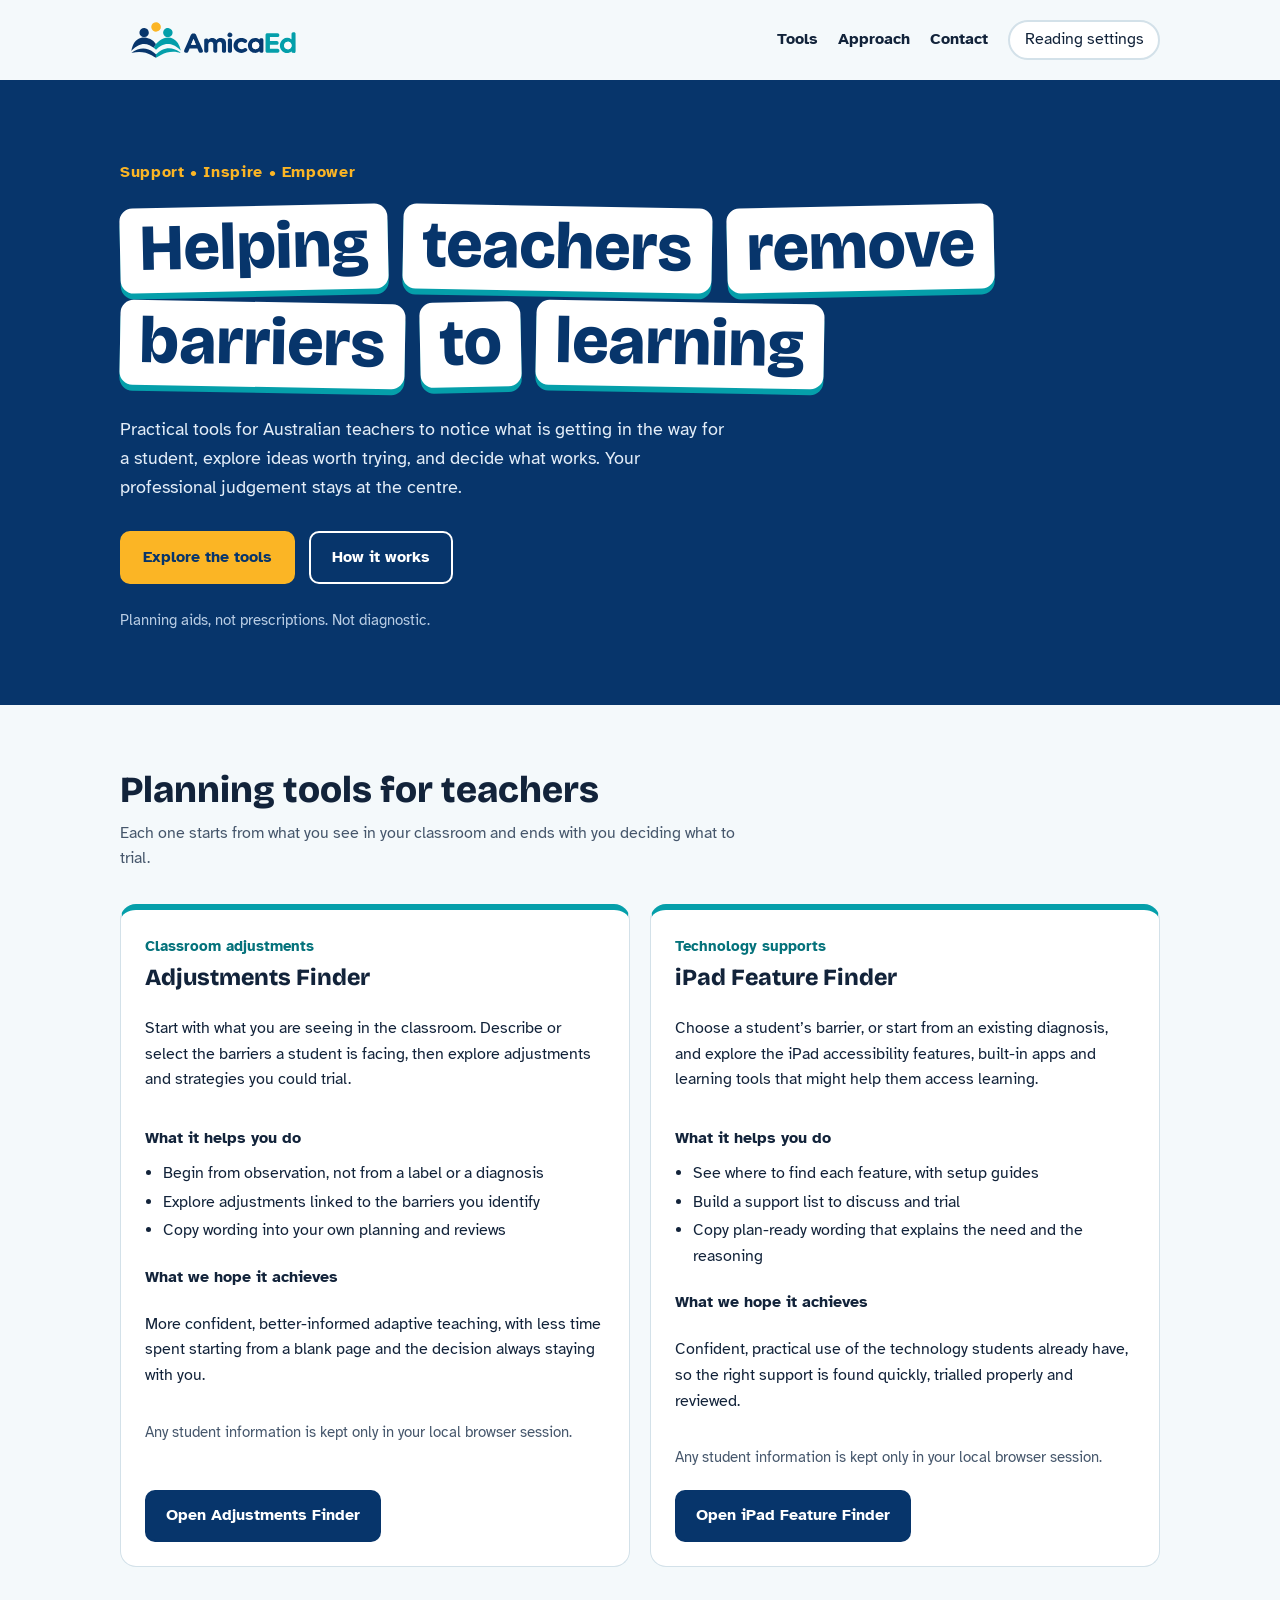
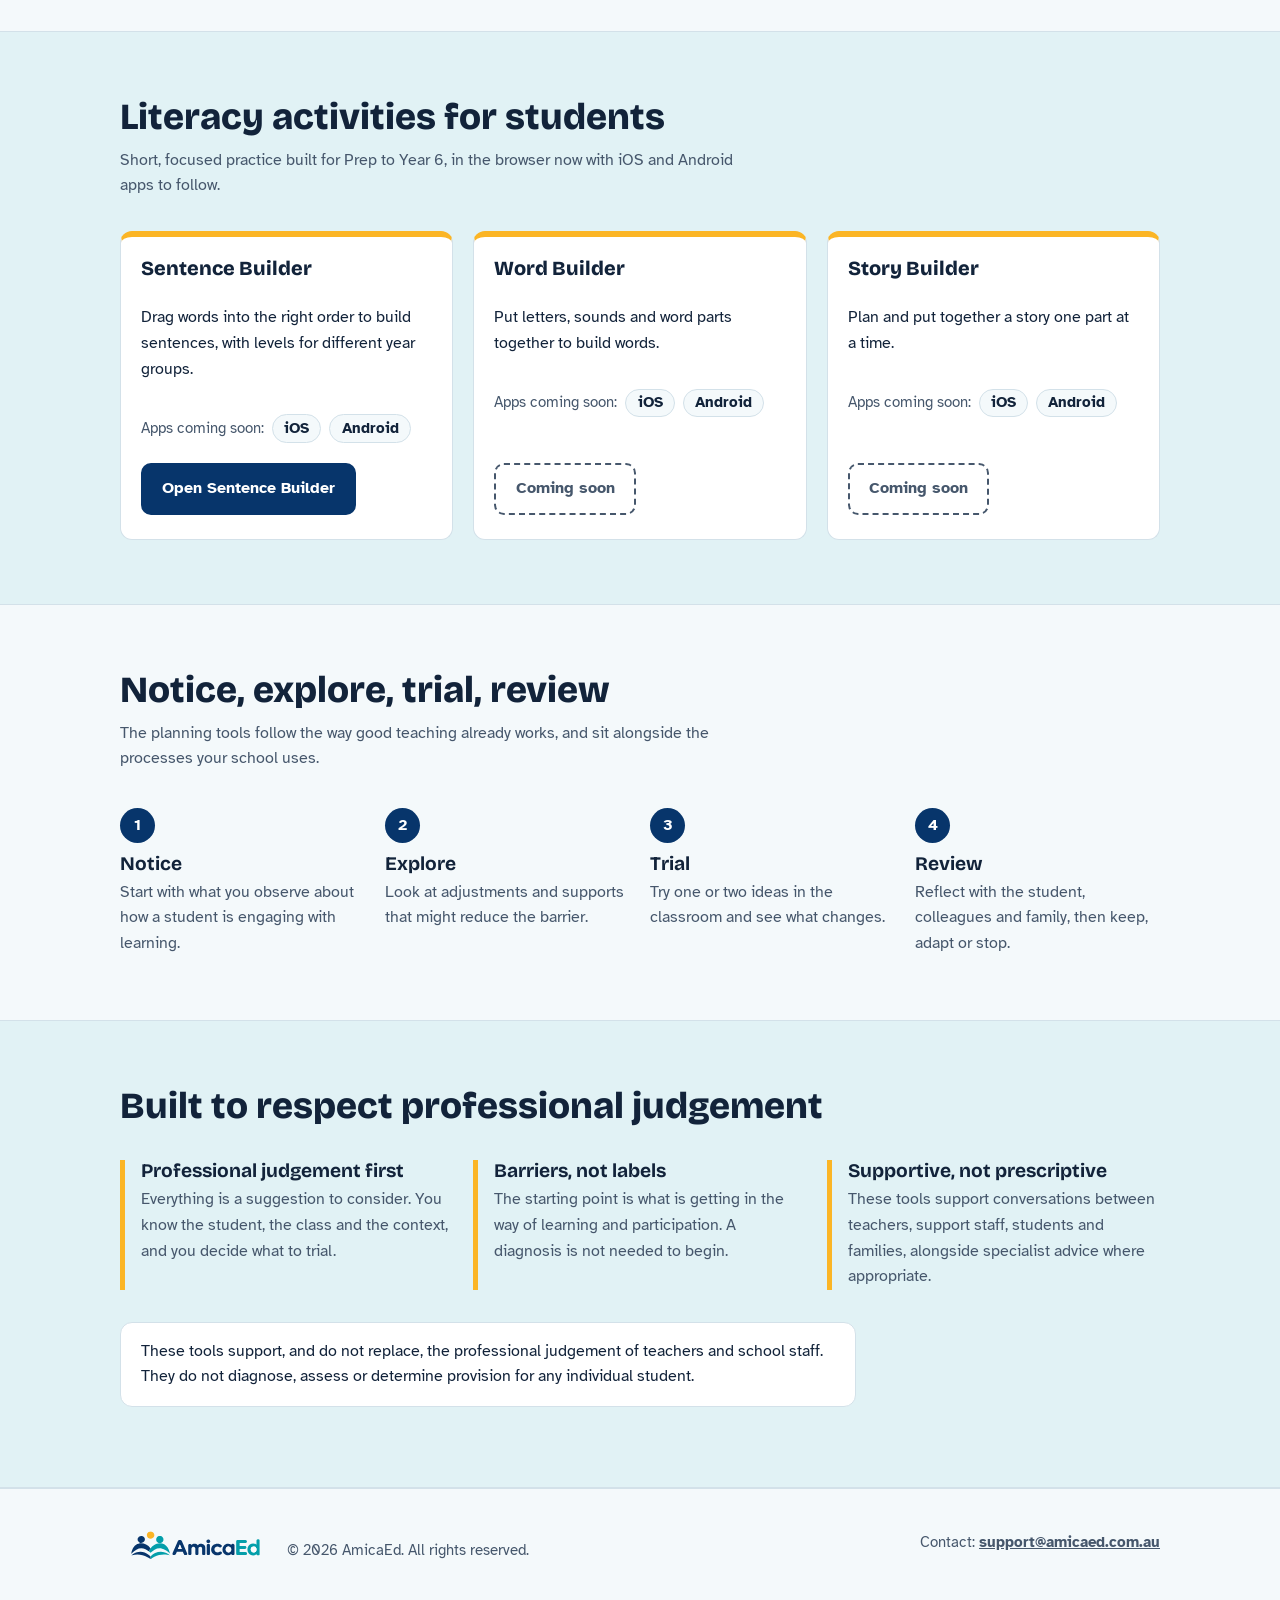
==== commit c13d015e: "Update links to new feature finder pages" ====
--- a/index.html
+++ b/index.html
@@ -153,7 +153,7 @@
         <p class="small">Any student information is kept only in your local browser session.</p>
         <div class="spacer"></div>
         <!-- To launch: set href to the live URL and delete aria-disabled; change the label -->
-        <a class="open" href="#" aria-disabled="true">Coming soon</a>
+        <a class="open" href="/adjustments/index.html" >Open Adjustments Finder</a>
       </article>
       <article class="card">
         <p class="kind">Technology supports</p>
@@ -169,7 +169,7 @@
         <p>Confident, practical use of the technology students already have, so the right support is found quickly, trialled properly and reviewed.</p>
         <p class="small">Any student information is kept only in your local browser session.</p>
         <div class="spacer"></div>
-        <a class="open" href="#" aria-disabled="true">Coming soon</a>
+        <a class="open" href="/ipad-feature/index,html" ">Open iPad Feature Finder</a>
       </article>
     </div>
   </div>
@@ -185,7 +185,7 @@
         <p>Drag words into the right order to build sentences, with levels for different year groups.</p>
         <p class="apps"><span>Apps coming soon:</span><span class="chip">iOS</span><span class="chip">Android</span></p>
         <div class="spacer"></div>
-        <a class="open" href="#" aria-disabled="true">Coming soon</a>
+        <a class="open" href="/sentence-builder/index.html" >Open Sentence Builder</a>
       </article>
       <article class="card act">
         <h3>Word Builder</h3>
